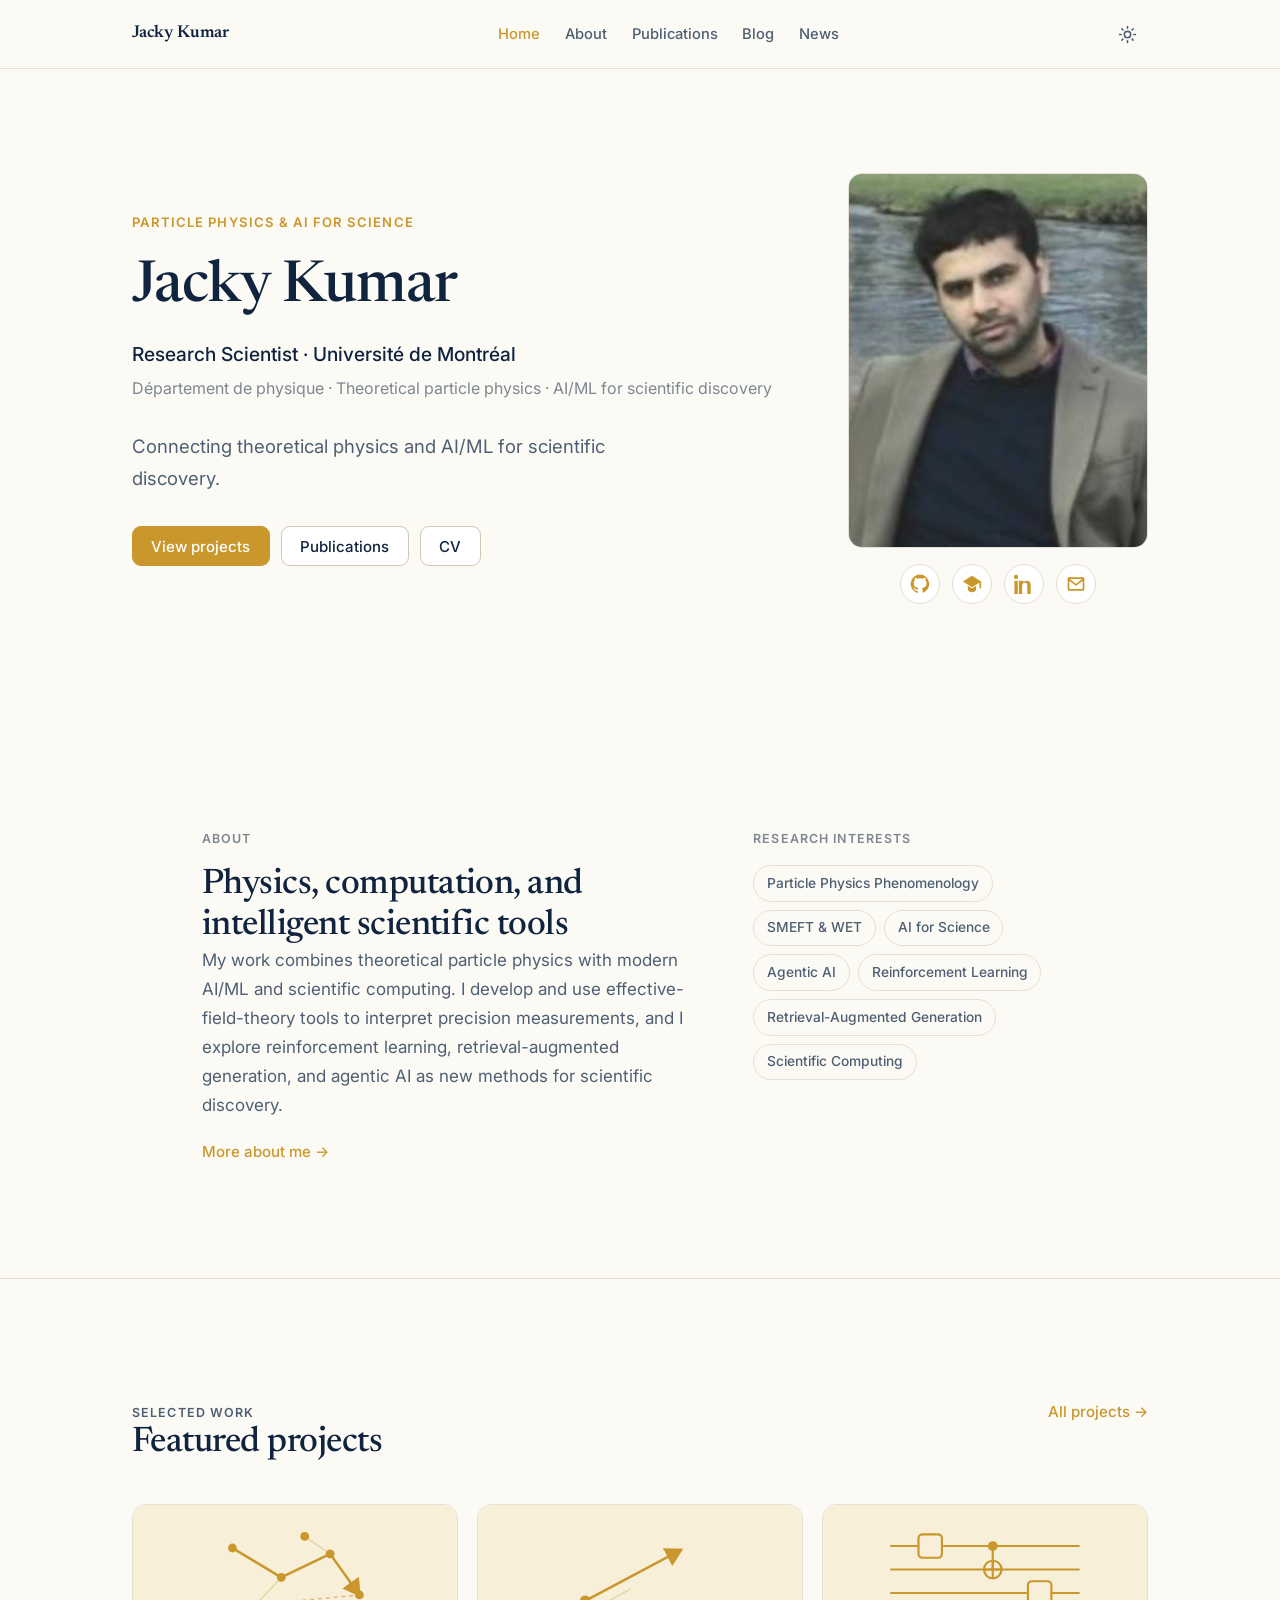
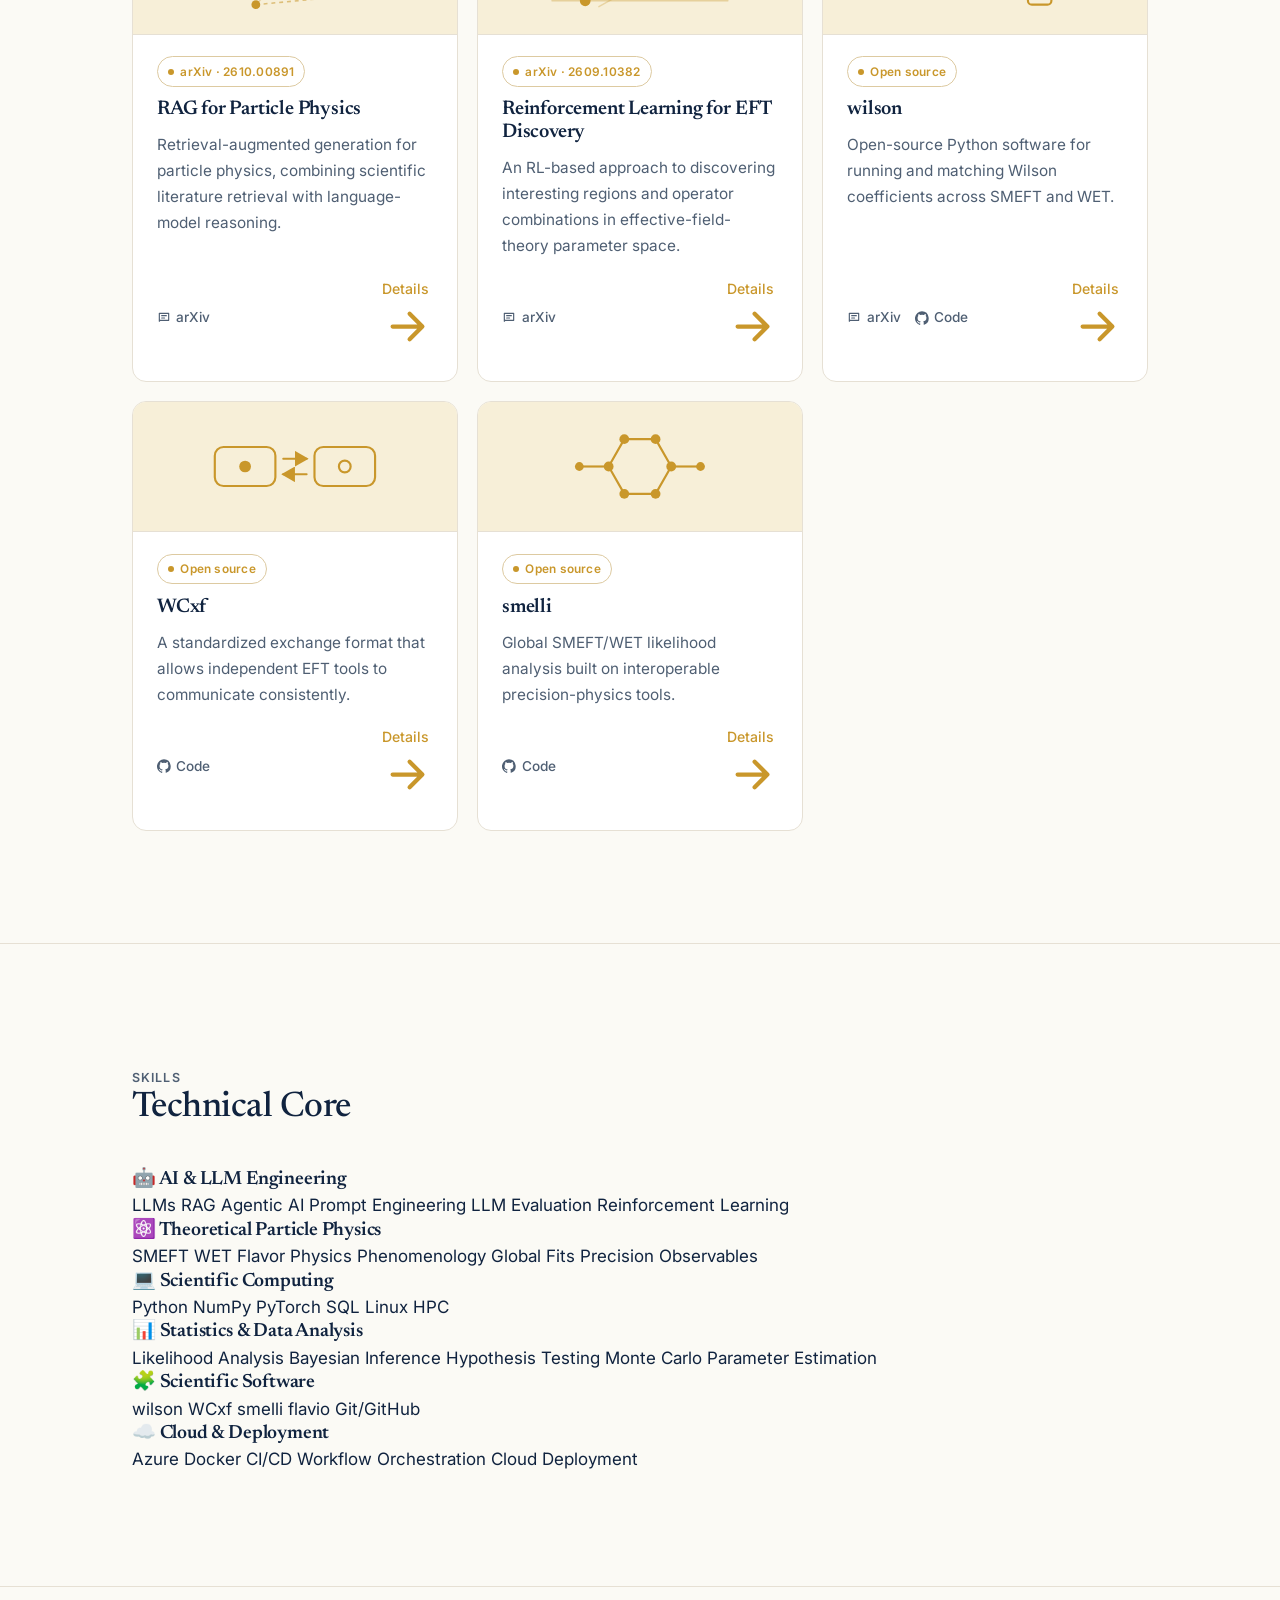
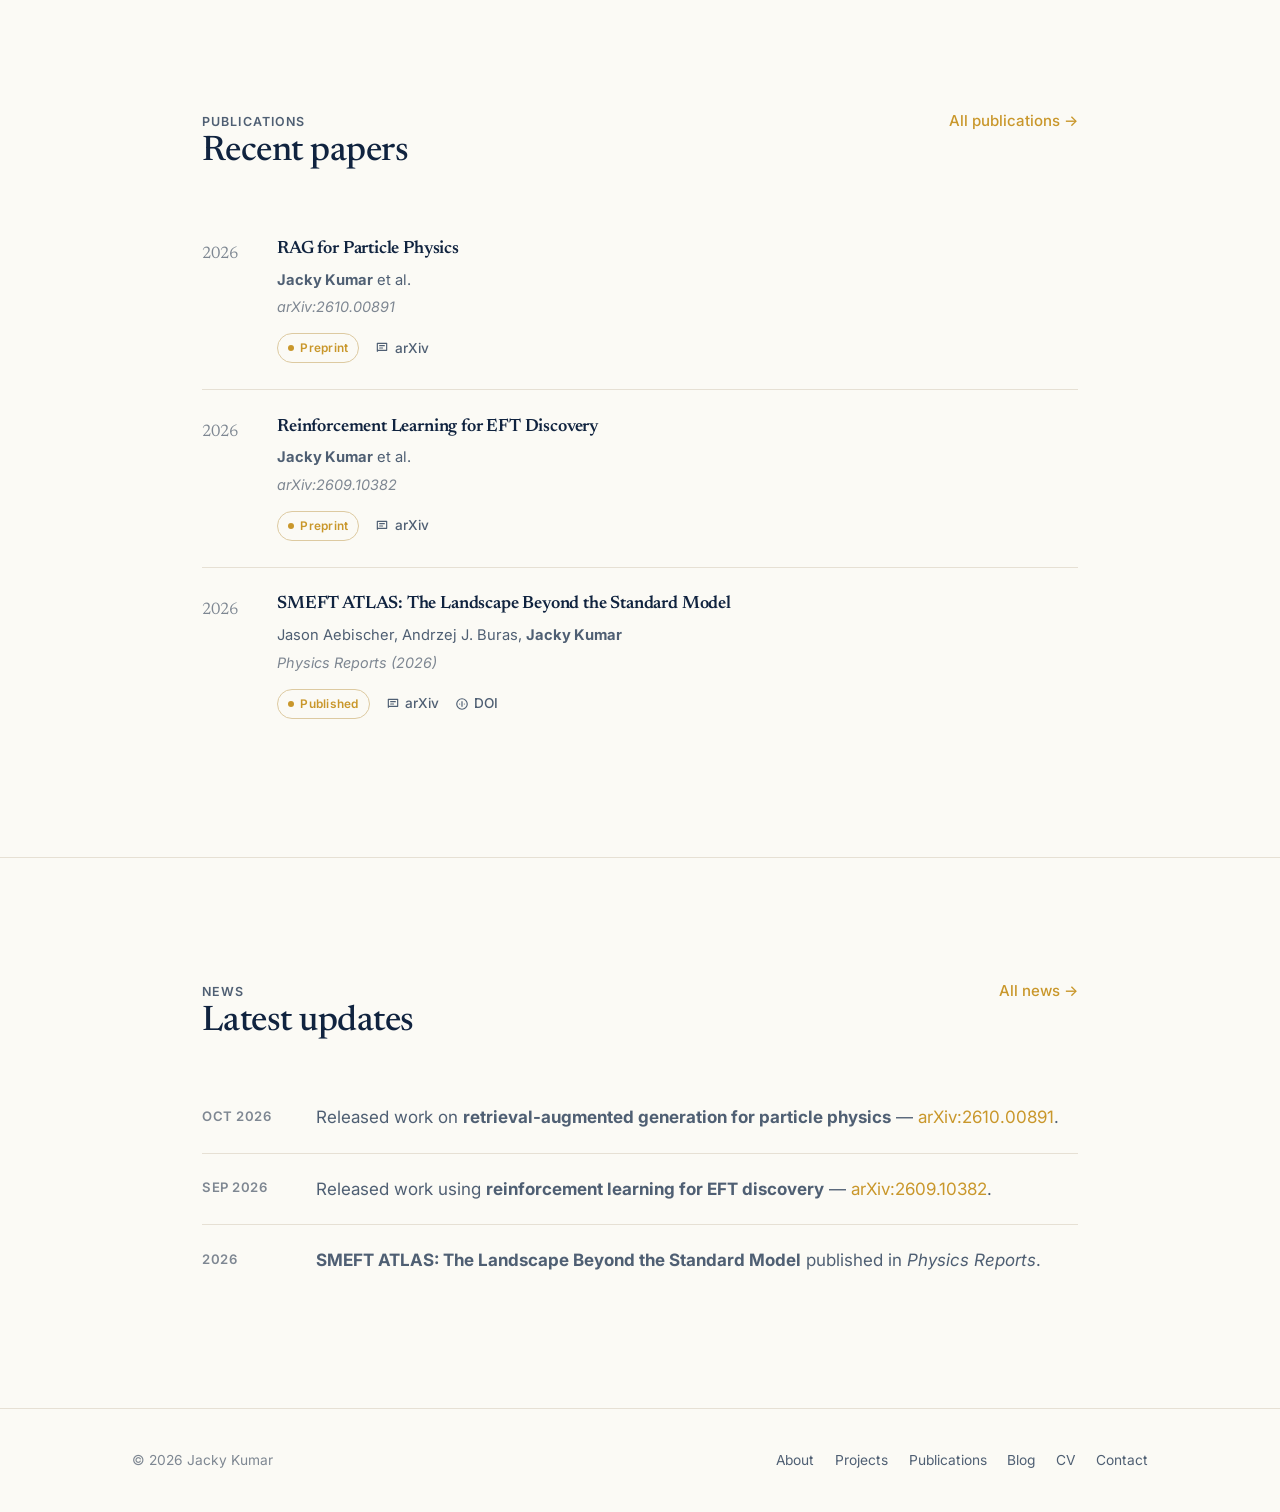
==== index.html @ 898e2cfd "Add technical core section with skill tags" ====
<!DOCTYPE html>
<html lang="en">

<head>
  <meta charset="UTF-8" />
  <meta name="viewport" content="width=device-width, initial-scale=1.0" />

  <title>Jacky Kumar — Particle Physicist & AI/ML Researcher</title>

  <meta
    name="description"
    content="Jacky Kumar is a particle physicist and AI/ML researcher at Université de Montréal working on SMEFT/WET, AI for science, reinforcement learning, RAG, agentic AI, and scientific computing."
  />

  <meta name="author" content="Jacky Kumar" />

  <link
    rel="canonical"
    href="https://jackypheno.github.io/"
  />

  <!-- Open Graph -->

  <meta property="og:type" content="website" />

  <meta
    property="og:title"
    content="Jacky Kumar — Particle Physicist &amp; AI/ML Researcher"
  />

  <meta
    property="og:description"
    content="Particle physics · SMEFT/WET · AI for Science · Reinforcement Learning · RAG · Scientific Computing."
  />

  <meta
    property="og:url"
    content="https://jackypheno.github.io/"
  />

  <meta
    property="og:image"
    content="https://jackypheno.github.io/assets/img/og-image.svg"
  />

  <!-- Twitter -->

  <meta
    name="twitter:card"
    content="summary_large_image"
  />

  <meta
    name="twitter:title"
    content="Jacky Kumar"
  />

  <meta
    name="twitter:description"
    content="Particle physicist and AI/ML researcher working on EFT, AI for science, and scientific computing."
  />

  <meta
    name="twitter:image"
    content="https://jackypheno.github.io/assets/img/og-image.svg"
  />

  <!-- Remove browser favicon -->
  <link rel="icon" href="data:," />

  <!-- Fonts -->

  <link
    rel="preconnect"
    href="https://fonts.googleapis.com"
  />

  <link
    rel="preconnect"
    href="https://fonts.gstatic.com"
    crossorigin
  />

  <link
    href="https://fonts.googleapis.com/css2?family=Inter:wght@400;500;600&family=Newsreader:opsz,wght@6..72,400;6..72,500;6..72,600&display=swap"
    rel="stylesheet"
  />

  <!-- Main CSS -->

  <link
    rel="stylesheet"
    href="assets/css/style.css"
  />

  <!-- Structured data -->

  <script type="application/ld+json">
  {
    "@context": "https://schema.org",
    "@type": "Person",
    "name": "Jacky Kumar",
    "jobTitle": "Research Scientist",
    "affiliation": [
      {
        "@type": "Organization",
        "name": "Université de Montréal"
      }
    ],
    "url": "https://jackypheno.github.io/",
    "sameAs": [
      "https://github.com/jackypheno"
    ],
    "knowsAbout": [
      "Particle Physics",
      "SMEFT",
      "WET",
      "AI for Science",
      "Reinforcement Learning",
      "Retrieval-Augmented Generation",
      "Agentic AI",
      "Scientific Computing"
    ]
  }
  </script>

</head>


<body>

  <!-- =====================================================
       HEADER
       ===================================================== -->

  <header class="site-header">

    <nav
      class="nav"
      aria-label="Primary"
    >

      <a
        class="brand"
        href="index.html"
      >
        Jacky Kumar
      </a>


<ul class="nav-links" id="nav-links">

  <li>
    <a href="index.html">Home</a>
  </li>

  <li>
    <a href="about.html">About</a>
  </li>

  <li>
    <a href="publications.html">Publications</a>
  </li>

  <li>
    <a href="blog.html" data-match="blog">Blog</a>
  </li>

  <li>
    <a href="news.html">News</a>
  </li>

</ul>
    

      
       


      <div class="nav-right">

        <!-- Theme toggle -->

        <button
          class="icon-btn theme-toggle"
          data-theme-toggle
          aria-label="Toggle dark mode"
        >

          <svg
            class="sun"
            viewBox="0 0 24 24"
            fill="none"
            stroke="currentColor"
            stroke-width="2"
            stroke-linecap="round"
          >

            <circle
              cx="12"
              cy="12"
              r="4"
            />

            <path
              d="M12 2v2
                 M12 20v2
                 M4.9 4.9l1.4 1.4
                 M17.7 17.7l1.4 1.4
                 M2 12h2
                 M20 12h2
                 M4.9 19.1l1.4-1.4
                 M17.7 6.3l1.4-1.4"
            />

          </svg>


          <svg
            class="moon"
            viewBox="0 0 24 24"
            fill="currentColor"
          >

            <path
              d="M21 12.8A9 9 0 1 1
                 11.2 3
                 a7 7 0 0 0
                 9.8 9.8Z"
            />

          </svg>

        </button>


        <!-- Mobile menu -->

        <button
          class="icon-btn nav-toggle"
          data-nav-toggle
          aria-label="Menu"
          aria-expanded="false"
          aria-controls="nav-links"
        >

          <svg
            viewBox="0 0 24 24"
            fill="none"
            stroke="currentColor"
            stroke-width="2"
            stroke-linecap="round"
          >

            <path
              d="M4 6h16
                 M4 12h16
                 M4 18h16"
            />

          </svg>

        </button>

      </div>

    </nav>

  </header>


  <!-- =====================================================
       MAIN
       ===================================================== -->

  <main>


    <!-- =====================================================
         HERO
         ===================================================== -->

    <section class="hero">

      <div class="container container--wide">

        <div class="hero-layout">


          <!-- LEFT: TEXT -->

          <div class="hero-content">

            <p class="hero-eyebrow">
              Particle Physics &amp; AI for Science
            </p>


            <h1>
              Jacky Kumar
            </h1>


            <p class="role">
              Research Scientist · Université de Montréal
            </p>


            <p class="affil">
              Département de physique ·
              Theoretical particle physics ·
              AI/ML for scientific discovery
            </p>


            <p class="lede">
              Connecting theoretical physics and AI/ML
              for scientific discovery.
            </p>


            <div class="hero-actions">

              <a
                class="btn btn--primary"
                href="projects.html"
              >
                View projects
              </a>


              <a
                class="btn"
                href="publications.html"
              >
                Publications
              </a>


              <a
                class="btn"
                href="cv.html"
              >
                CV
              </a>

            </div>

          </div>


          <!-- RIGHT: PHOTO + LINKS -->

          <div class="hero-portrait">


            <div class="frame">

              <img
                src="assets/img/jacky.png"
                alt="Jacky Kumar"
              />

            </div>


          
<div class="profile-socials">

  <!-- GitHub -->
  <a href="https://github.com/jackypheno"
     target="_blank"
     rel="noopener"
     class="profile-social-icon"
     aria-label="GitHub"
     title="GitHub">
    <svg viewBox="0 0 24 24">
      <path fill="currentColor"
        d="M12 .7a11.3 11.3 0 0 0-3.6 22c.6.1.8-.2.8-.5v-2.2c-3.3.7-4-1.4-4-1.4-.5-1.4-1.3-1.8-1.3-1.8-1.1-.7.1-.7.1-.7 1.2.1 1.8 1.2 1.8 1.2 1.1 1.8 2.8 1.3 3.5 1 .1-.8.4-1.3.8-1.6-2.7-.3-5.5-1.3-5.5-5.9 0-1.3.5-2.4 1.2-3.2-.1-.3-.5-1.5.1-3.2 0 0 1-.3 3.3 1.2a11.5 11.5 0 0 1 6 0c2.3-1.5 3.3-1.2 3.3-1.2.6 1.7.2 2.9.1 3.2.8.9 1.2 1.9 1.2 3.2 0 4.6-2.8 5.6-5.5 5.9.4.4.8 1.1.8 2.1v3.2c0 .3.2.6.8.5A11.3 11.3 0 0 0 12 .7z"/>
    </svg>
  </a>


  <!-- Google Scholar -->
  <a href="YOUR_GOOGLE_SCHOLAR_URL"
     target="_blank"
     rel="noopener"
     class="profile-social-icon"
     aria-label="Google Scholar"
     title="Google Scholar">
    <svg viewBox="0 0 24 24">
      <path fill="currentColor"
        d="M12 2 1 9l11 7 9-5.73V17h2V9L12 2zm-5 12.2V18c0 2.2 2.2 4 5 4s5-1.8 5-4v-3.8l-5 3.2-5-3.2z"/>
    </svg>
  </a>


  <!-- LinkedIn -->
  <a href="YOUR_LINKEDIN_URL"
     target="_blank"
     rel="noopener"
     class="profile-social-icon"
     aria-label="LinkedIn"
     title="LinkedIn">
    <svg viewBox="0 0 24 24">
      <path fill="currentColor"
        d="M4.98 3.5C4.98 4.88 3.87 6 2.5 6S0 4.88 0 3.5 1.11 1 2.5 1s2.48 1.12 2.48 2.5zM.5 8h4V24h-4V8zm7 0h3.84v2.18h.05c.54-1.02 1.84-2.1 3.79-2.1C19.23 8.08 20 10.75 20 14.22V24h-4v-8.67c0-2.07-.04-4.73-2.88-4.73-2.88 0-3.32 2.25-3.32 4.58V24h-4V8z"/>
    </svg>
  </a>


  <!-- Email -->
  <a href="mailto:YOUR_EMAIL"
     class="profile-social-icon"
     aria-label="Email"
     title="Email">
    <svg viewBox="0 0 24 24">
      <path
        fill="none"
        stroke="currentColor"
        stroke-width="2"
        stroke-linecap="round"
        stroke-linejoin="round"
        d="M3 5h18v14H3V5zm0 1 9 7 9-7"/>
    </svg>
  </a>

</div>

          </div>


        </div>

      </div>

    </section>


    <!-- =====================================================
         ABOUT + RESEARCH INTERESTS
         ===================================================== -->

    <section class="section">

      <div class="container">

        <div class="split">


          <!-- ABOUT -->

          <div class="reveal">

            <p class="kicker">
              About
            </p>


            <h2>
              Physics, computation, and intelligent scientific tools
            </h2>


            <p class="muted">

              My work combines theoretical particle physics with
              modern AI/ML and scientific computing.

              I develop and use effective-field-theory tools to
              interpret precision measurements, and I explore
              reinforcement learning, retrieval-augmented generation,
              and agentic AI as new methods for scientific discovery.

            </p>


            <a
              class="textlink"
              href="about.html"
            >
              More about me →
            </a>

          </div>


          <!-- RESEARCH INTERESTS -->

          <div class="reveal info-block">

            <p class="kicker">
              Research interests
            </p>

            <ul
              class="chips"
              id="interests"
            ></ul>

          </div>


        </div>

      </div>

    </section>


    <!-- =====================================================
         FEATURED PROJECTS
         ===================================================== -->

    <section class="section">

      <div class="container container--wide">

        <div class="section-head reveal">

          <div class="head-row">

            <div>

              <p class="kicker">
                Selected work
              </p>

              <h2>
                Featured projects
              </h2>

            </div>


            <a
              class="textlink"
              href="projects.html"
            >
              All projects →
            </a>

          </div>

        </div>


        <div
          class="card-grid"
          id="featured-projects"
        ></div>

      </div>

    </section>


   <!-- =====================================================
     TECHNICAL CORE
     ===================================================== -->

<section class="section technical-core-section">

  <div class="container container--wide">

    <div class="section-head reveal">

      <div class="head-row">

        <div>
          <p class="kicker">Skills</p>
          <h2>Technical Core</h2>
        </div>

      </div>

    </div>


    <div class="technical-grid">


      <!-- AI / LLM -->

      <div class="technical-card">

        <h3>🤖 AI &amp; LLM Engineering</h3>

        <div class="skill-tags">
          <span>LLMs</span>
          <span>RAG</span>
          <span>Agentic AI</span>
          <span>Prompt Engineering</span>
          <span>LLM Evaluation</span>
          <span>Reinforcement Learning</span>
        </div>

      </div>


      <!-- Particle Physics -->

      <div class="technical-card">

        <h3>⚛️ Theoretical Particle Physics</h3>

        <div class="skill-tags">
          <span>SMEFT</span>
          <span>WET</span>
          <span>Flavor Physics</span>
          <span>Phenomenology</span>
          <span>Global Fits</span>
          <span>Precision Observables</span>
        </div>

      </div>


      <!-- Scientific Computing -->

      <div class="technical-card">

        <h3>💻 Scientific Computing</h3>

        <div class="skill-tags">
          <span>Python</span>
          <span>NumPy</span>
          <span>PyTorch</span>
          <span>SQL</span>
          <span>Linux</span>
          <span>HPC</span>
        </div>

      </div>


      <!-- Statistics -->

      <div class="technical-card">

        <h3>📊 Statistics &amp; Data Analysis</h3>

        <div class="skill-tags">
          <span>Likelihood Analysis</span>
          <span>Bayesian Inference</span>
          <span>Hypothesis Testing</span>
          <span>Monte Carlo</span>
          <span>Parameter Estimation</span>
        </div>

      </div>


      <!-- Software -->

      <div class="technical-card">

        <h3>🧩 Scientific Software</h3>

        <div class="skill-tags">
          <span>wilson</span>
          <span>WCxf</span>
          <span>smelli</span>
          <span>flavio</span>
          <span>Git/GitHub</span>
        </div>

      </div>


      <!-- Cloud / Deployment -->

      <div class="technical-card">

        <h3>☁️ Cloud &amp; Deployment</h3>

        <div class="skill-tags">
          <span>Azure</span>
          <span>Docker</span>
          <span>CI/CD</span>
          <span>Workflow Orchestration</span>
          <span>Cloud Deployment</span>
        </div>

      </div>

    </div>

  </div>

</section>
    

    <!-- =====================================================
         SELECTED PUBLICATIONS
         ===================================================== -->

    <section class="section">

      <div class="container">

        <div class="section-head reveal">

          <div class="head-row">

            <div>

              <p class="kicker">
                Publications
              </p>

              <h2>
                Recent papers
              </h2>

            </div>


            <a
              class="textlink"
              href="publications.html"
            >
              All publications →
            </a>

          </div>

        </div>


        <div
          class="pub-list"
          id="selected-pubs"
        ></div>

      </div>

    </section>


    <!-- =====================================================
         NEWS
         ===================================================== -->

    <section class="section">

      <div class="container">

        <div class="section-head reveal">

          <div class="head-row">

            <div>

              <p class="kicker">
                News
              </p>

              <h2>
                Latest updates
              </h2>

            </div>


            <a
              class="textlink"
              href="news.html"
            >
              All news →
            </a>

          </div>

        </div>


        <div
          class="timeline"
          id="news-timeline"
        ></div>

      </div>

    </section>


  </main>


  <!-- =====================================================
       FOOTER
       ===================================================== -->

  <footer class="site-footer">

    <div class="footer-inner">

      <p>
        © <span id="year"></span> Jacky Kumar
      </p>


      <nav
        class="footer-nav"
        aria-label="Footer"
      >

        <a href="about.html">
          About
        </a>

        <a href="projects.html">
          Projects
        </a>

        <a href="publications.html">
          Publications
        </a>

        <a href="blog.html">
          Blog
        </a>

        <a href="cv.html">
          CV
        </a>

        <a href="contact.html">
          Contact
        </a>

      </nav>

    </div>

  </footer>


  <!-- =====================================================
       JAVASCRIPT
       ===================================================== -->

  <script src="assets/data/site.js"></script>

  <script src="assets/js/main.js"></script>

  <script src="assets/js/render.js"></script>


  <script>

    document.getElementById("year").textContent =
      new Date().getFullYear();


    Render.interests(
      "interests"
    );


    Render.projects(
      "featured-projects",
      {
        featured: true
      }
    );


    Render.selectedPublications(
      "selected-pubs",
      3
    );


    Render.news(
      "news-timeline",
      3
    );

  </script>


</body>

</html>
---- assets/css/style.css ----
/* ==========================================================================
   Jacky Kumar — academic site
   Minimal by design: two fonts, one accent, whitespace does the work.
   ========================================================================== */

:root {
  --bg: #fbfaf5;
  --bg-soft: #f4f1e8;
  --surface: #ffffff;

  --border: #e6e0d4;
  --border-strong: #d2c7b2;

  --text: #10233f;
  --text-soft: #4f5f73;
  --text-faint: #7e8792;

  --accent: #c9972b;
  --accent-soft: #f7efd8;

  --font-sans: "Inter", ui-sans-serif, system-ui, -apple-system, "Segoe UI", Roboto, Helvetica, Arial, sans-serif;
  --font-serif: "Newsreader", ui-serif, Georgia, "Times New Roman", serif;

  --maxw: 940px;
  --maxw-wide: 1080px;
  --radius: 14px;
  --radius-sm: 10px;
  --shadow: 0 1px 3px rgba(16, 35, 63, 0.06);
  --shadow-hover: 0 6px 24px rgba(16, 35, 63, 0.10);
  --space: clamp(4rem, 9vw, 7rem);
  --header-h: 68px;
}


[data-theme="dark"] {
  --bg: #08182c;
  --bg-soft: #0c213a;
  --surface: #102741;

  --border: #213b57;
  --border-strong: #33506e;

  --text: #f7f2e7;
  --text-soft: #c0c7d1;
  --text-faint: #8d9aaa;

  --accent: #e0b44c;
  --accent-soft: #2c2a20;

  --shadow: 0 1px 3px rgba(0, 0, 0, 0.4);
  --shadow-hover: 0 8px 30px rgba(0, 0, 0, 0.45);
}

*, *::before, *::after { box-sizing: border-box; }
html { -webkit-text-size-adjust: 100%; scroll-behavior: smooth; }
@media (prefers-reduced-motion: reduce) {
  html { scroll-behavior: auto; }
  *, *::before, *::after { animation: none !important; transition: none !important; }
}
body {
  margin: 0;
  font-family: var(--font-sans);
  background: var(--bg);
  color: var(--text);
  font-size: 17px;
  line-height: 1.7;
  -webkit-font-smoothing: antialiased;
  text-rendering: optimizeLegibility;
  transition: background 0.3s ease, color 0.3s ease;
}
img { max-width: 100%; display: block; }
a { color: var(--accent); text-decoration: none; }
a:hover { text-decoration: underline; text-underline-offset: 3px; }

h1, h2, h3, h4 { font-family: var(--font-serif); font-weight: 500; line-height: 1.15; letter-spacing: -0.015em; color: var(--text); margin: 0; }
h1 { font-size: clamp(2.4rem, 5.5vw, 3.6rem); }
h2 { font-size: clamp(1.6rem, 3.2vw, 2.2rem); }
h3 { font-size: 1.2rem; font-weight: 600; letter-spacing: -0.01em; }
p { margin: 0 0 1.1rem; }
:focus-visible { outline: 2px solid var(--accent); outline-offset: 3px; border-radius: 3px; }
::selection { background: var(--accent-soft); }

.container { max-width: var(--maxw); margin: 0 auto; padding: 0 clamp(1.25rem, 5vw, 2rem); }
.container--wide { max-width: var(--maxw-wide); }
.section { padding: var(--space) 0; }
.section + .section { border-top: 1px solid var(--border); }
.muted { color: var(--text-soft); }
.faint { color: var(--text-faint); }
.center { text-align: center; }
.sr-only { position: absolute; width: 1px; height: 1px; padding: 0; margin: -1px; overflow: hidden; clip: rect(0,0,0,0); border: 0; }

/* small section label */
.kicker {
  font-size: 0.78rem; font-weight: 600; letter-spacing: 0.09em; text-transform: uppercase;
  color: var(--text-faint); margin-bottom: 1rem;
}

/* ---------------------------------------------------------------- header */
.site-header {
  position: sticky; top: 0; z-index: 50;
  background: var(--bg);
  border-bottom: 1px solid var(--border);
}
.nav {
  height: var(--header-h);
  display: flex; align-items: center; justify-content: space-between;
  max-width: var(--maxw-wide); margin: 0 auto; padding: 0 clamp(1.25rem, 5vw, 2rem);
}
.brand { display: flex; align-items: center; gap: 0.6rem; font-family: var(--font-serif); font-weight: 600; font-size: 1.08rem; color: var(--text); letter-spacing: -0.01em; }
.brand:hover { text-decoration: none; }
.brand .mark { width: 26px; height: 26px; flex: none; border-radius: 7px; }
.nav-links { display: flex; align-items: center; gap: 0.15rem; list-style: none; margin: 0; padding: 0; }
.nav-links a {
  color: var(--text-soft); font-size: 0.92rem; font-weight: 500;
  padding: 0.4rem 0.7rem; border-radius: 8px;
}
.nav-links a:hover { color: var(--text); text-decoration: none; }
.nav-links a.active { color: var(--accent); }
.nav-right { display: flex; align-items: center; gap: 0.3rem; }

.icon-btn {
  display: inline-grid; place-items: center; width: 40px; height: 40px; border-radius: 9px;
  background: transparent; border: 1px solid transparent; color: var(--text-soft); cursor: pointer;
  transition: color 0.15s, border-color 0.15s;
}
.icon-btn:hover { color: var(--text); border-color: var(--border-strong); }
.icon-btn svg { width: 19px; height: 19px; }
.theme-toggle .moon { display: none; }
[data-theme="dark"] .theme-toggle .sun { display: none; }
[data-theme="dark"] .theme-toggle .moon { display: block; }
.nav-toggle { display: none; }

@media (max-width: 760px) {
  .nav-toggle { display: inline-grid; }
  .nav-links {
    position: fixed; inset: var(--header-h) 0 auto 0; flex-direction: column; align-items: stretch; gap: 0;
    background: var(--surface); border-bottom: 1px solid var(--border);
    padding: 0.6rem clamp(1.25rem, 5vw, 2rem) 1rem;
    transform: translateY(-6px); opacity: 0; pointer-events: none;
    transition: opacity 0.16s ease, transform 0.16s ease;
  }
  .nav-links.open { transform: translateY(0); opacity: 1; pointer-events: auto; }
  .nav-links a { padding: 0.7rem 0.2rem; font-size: 1rem; border-bottom: 1px solid var(--border); }
  .nav-links li:last-child a { border-bottom: 0; }
}

/* ------------------------------------------------------------------- hero */
.hero { padding: clamp(3.5rem, 9vw, 6.5rem) 0 var(--space); }
.hero-layout { display: grid; grid-template-columns: 1fr 300px; gap: clamp(2rem, 6vw, 4.5rem); align-items: center; }
@media (max-width: 820px) { .hero-layout { grid-template-columns: 1fr; gap: 2.5rem; } .hero-portrait { order: -1; } }
.hero-eyebrow { font-size: 0.82rem; font-weight: 600; letter-spacing: 0.08em; text-transform: uppercase; color: var(--accent); margin-bottom: 1.4rem; }
.hero h1 { margin-bottom: 1rem; }
.hero .role { font-size: 1.2rem; color: var(--text); font-weight: 500; margin-bottom: 0.3rem; }
.hero .affil { color: var(--text-faint); font-size: 1rem; margin-bottom: 1.8rem; }
.hero .lede { font-size: 1.16rem; color: var(--text-soft); max-width: 46ch; margin-bottom: 2rem; }
.hero-actions { display: flex; flex-wrap: wrap; gap: 0.7rem; align-items: center; }

.hero-portrait { width: 300px; max-width: 72vw; aspect-ratio: 4 / 5; justify-self: end; }
@media (max-width: 820px) { .hero-portrait { justify-self: start; width: 240px; } }
.hero-portrait .frame { width: 100%; height: 100%; border-radius: var(--radius); overflow: hidden; border: 1px solid var(--border); background: var(--bg-soft); }
.hero-portrait img { width: 100%; height: 100%; object-fit: cover; object-position: 50% 30%; }
.portrait-fallback {
  width: 100%; height: 100%; display: grid; place-items: center;
  font-family: var(--font-serif); font-weight: 500; font-size: 3rem; color: var(--accent);
  background: var(--accent-soft);
}

/* ---------------------------------------------------------------- buttons */
.btn {
  display: inline-flex; align-items: center; gap: 0.45rem;
  font-weight: 500; font-size: 0.94rem; line-height: 1;
  padding: 0.72rem 1.15rem; border-radius: 9px; cursor: pointer;
  border: 1px solid var(--border-strong); background: var(--surface); color: var(--text);
  transition: border-color 0.15s, color 0.15s, background 0.15s;
}
.btn:hover { border-color: var(--text-faint); text-decoration: none; }
.btn svg { width: 16px; height: 16px; }
.btn--primary { background: var(--accent); border-color: var(--accent); color: #fff; }
.btn--primary:hover { background: var(--accent); border-color: var(--accent); opacity: 0.92; color: #fff; }
.btn--sm { padding: 0.5rem 0.85rem; font-size: 0.86rem; }
.textlink { color: var(--accent); font-weight: 500; font-size: 0.94rem; }

/* -------------------------------------------------------------- section head */
.section-head { margin-bottom: 2.5rem; }
.section-head h2 { max-width: 24ch; }
.section-head p { margin: 0.7rem 0 0; color: var(--text-soft); max-width: 52ch; }
.head-row { display: flex; align-items: baseline; justify-content: space-between; gap: 1rem; flex-wrap: wrap; }

/* --------------------------------------------------------------- chips */
.chips { display: flex; flex-wrap: wrap; gap: 0.5rem; padding: 0; margin: 0; list-style: none; }
.chip {
  font-size: 0.86rem; font-weight: 500; color: var(--text-soft);
  border: 1px solid var(--border); padding: 0.35rem 0.8rem; border-radius: 999px;
}

/* --------------------------------------------------------- project cards */
.card-grid { display: grid; grid-template-columns: repeat(auto-fill, minmax(300px, 1fr)); gap: 1.2rem; }
.pcard {
  display: flex; flex-direction: column;
  background: var(--surface); border: 1px solid var(--border); border-radius: var(--radius);
  overflow: hidden;
  transition: border-color 0.18s ease, box-shadow 0.18s ease;
}
.pcard:hover { border-color: var(--border-strong); box-shadow: var(--shadow-hover); }
.pcard-thumb { display: block; height: 130px; background: var(--accent-soft); border-bottom: 1px solid var(--border); }
.pcard-thumb .thumb-svg { width: 100%; height: 100%; display: block; }
.pcard-body { display: flex; flex-direction: column; gap: 0.7rem; padding: 1.35rem 1.5rem 1.4rem; flex: 1; }
.pcard h3 { font-size: 1.24rem; font-family: var(--font-serif); font-weight: 600; letter-spacing: -0.01em; }
.pcard h3 a { color: var(--text); }
.pcard h3 a:hover { color: var(--accent); text-decoration: none; }
.pcard .teaser { color: var(--text-soft); font-size: 0.96rem; margin: 0; flex: 1; }
.pcard-links { display: flex; flex-wrap: wrap; align-items: center; gap: 0.6rem 0.9rem; margin-top: 0.4rem; }
.pcard-links .details { margin-left: auto; font-size: 0.88rem; font-weight: 500; color: var(--accent); }
.pcard-links .details:hover { text-decoration: none; }

/* status badge — neutral by default; accent for confirmed work */
.badge {
  display: inline-flex; align-items: center; gap: 0.4rem; align-self: flex-start;
  font-size: 0.74rem; font-weight: 600; letter-spacing: 0.02em;
  padding: 0.26rem 0.62rem; border-radius: 999px;
  border: 1px solid var(--border-strong); color: var(--text-soft); background: transparent;
}
.badge::before { content: ""; width: 6px; height: 6px; border-radius: 50%; background: var(--text-faint); }
.badge--accepted, .badge--published { color: var(--accent); border-color: color-mix(in srgb, var(--accent) 30%, var(--border)); }
.badge--accepted::before, .badge--published::before { background: var(--accent); }

/* inline link pills (publications, cards, detail) */
.pill {
  display: inline-flex; align-items: center; gap: 0.34rem;
  font-size: 0.85rem; font-weight: 500; color: var(--text-soft);
}
.pill:hover { color: var(--accent); text-decoration: none; }
.pill svg { width: 14px; height: 14px; }

/* -------------------------------------------------------- publications */
.pub-controls { display: flex; flex-wrap: wrap; gap: 0.4rem; margin-bottom: 2rem; }
.pub-controls button {
  font: inherit; font-size: 0.86rem; font-weight: 500; cursor: pointer;
  padding: 0.35rem 0.85rem; border-radius: 999px;
  border: 1px solid var(--border); background: transparent; color: var(--text-soft);
  transition: color 0.15s, border-color 0.15s;
}
.pub-controls button:hover { color: var(--text); border-color: var(--border-strong); }
.pub-controls button.active { color: var(--accent); border-color: color-mix(in srgb, var(--accent) 35%, var(--border)); }

.pub-list { display: flex; flex-direction: column; }
.pub { display: grid; grid-template-columns: 56px 1fr; gap: 1.2rem; padding: 1.6rem 0; border-top: 1px solid var(--border); }
.pub:first-child { border-top: 0; }
.pub-year { font-family: var(--font-serif); font-size: 1.05rem; color: var(--text-faint); padding-top: 0.15rem; }
.pub-main h3 { font-size: 1.12rem; font-family: var(--font-serif); font-weight: 600; line-height: 1.3; margin-bottom: 0.4rem; }
.pub-main h3 a { color: var(--text); }
.pub-main h3 a:hover { color: var(--accent); text-decoration: none; }
.pub-authors { color: var(--text-soft); font-size: 0.92rem; margin: 0 0 0.15rem; }
.pub-venue { color: var(--text-faint); font-size: 0.9rem; font-style: italic; margin: 0 0 0.85rem; }
.pub-links { display: flex; flex-wrap: wrap; gap: 0.6rem 1rem; align-items: center; }
@media (max-width: 520px) { .pub { grid-template-columns: 1fr; gap: 0.4rem; } }

/* --------------------------------------------------------------- prose */
.prose { max-width: 68ch; }
.prose p, .prose li { color: var(--text-soft); }
.prose h2 { margin: 2.8rem 0 1rem; }
.prose h2:first-child { margin-top: 0; }
.prose h3 { margin: 2rem 0 0.6rem; }
.prose ul { padding-left: 1.15rem; margin: 0 0 1.1rem; }
.prose li { margin-bottom: 0.5rem; }
.prose strong { color: var(--text); font-weight: 600; }

/* ------------------------------------------------------ project detail */
.detail-hero { padding: clamp(2.5rem, 6vw, 4rem) 0 clamp(2rem, 4vw, 3rem); border-bottom: 1px solid var(--border); }
.breadcrumb { font-size: 0.86rem; color: var(--text-faint); margin-bottom: 1.4rem; }
.breadcrumb a { color: var(--text-soft); }
.detail-hero h1 { font-size: clamp(2rem, 4.5vw, 2.9rem); margin: 0.8rem 0 0.8rem; }
.detail-hero .subtitle { font-size: 1.15rem; color: var(--text-soft); max-width: 52ch; margin: 0; }
.detail-cat { font-size: 0.78rem; font-weight: 600; letter-spacing: 0.08em; text-transform: uppercase; color: var(--text-faint); }
.detail-authors { color: var(--text); font-size: 1.05rem; margin: 1rem 0 0; }
.detail-authors strong { font-weight: 600; }
.detail-meta { display: flex; flex-wrap: wrap; gap: 0.6rem 1rem; align-items: center; color: var(--text-soft); font-size: 0.92rem; margin-top: 0.8rem; }
.detail-venue em { font-style: italic; }
.detail-links { display: flex; flex-wrap: wrap; gap: 0.7rem; margin-top: 1.6rem; }
.detail-body h2 { font-size: 1.35rem; }
.figure-grid { display: grid; grid-template-columns: repeat(auto-fit, minmax(240px, 1fr)); gap: 1rem; margin: 0.5rem 0 1.1rem; }
.figure-grid figure { margin: 0; border: 1px solid var(--border); border-radius: var(--radius-sm); overflow: hidden; background: var(--surface); }
.figure-grid img { width: 100%; background: #fff; }
.figure-grid figcaption { font-size: 0.83rem; color: var(--text-faint); padding: 0.65rem 0.85rem; }
.poster-embed { width: 100%; aspect-ratio: 16 / 9; border: 1px solid var(--border); border-radius: var(--radius-sm); overflow: hidden; background: var(--bg-soft); margin: 0.4rem 0 1rem; }
.poster-embed iframe { width: 100%; height: 100%; border: 0; display: block; }
@media (max-width: 620px) { .poster-embed { aspect-ratio: 3 / 4; } }
.todo-note {
  border: 1px dashed var(--border-strong); border-radius: var(--radius-sm);
  padding: 0.85rem 1.05rem; color: var(--text-soft); font-size: 0.92rem; background: var(--bg-soft);
}
.todo-note code { font-size: 0.85em; background: var(--surface); border: 1px solid var(--border); padding: 0.05rem 0.35rem; border-radius: 5px; }

/* -------------------------------------------------------------- timeline */
.timeline { display: flex; flex-direction: column; }
.tl-item { display: grid; grid-template-columns: 92px 1fr; gap: 1.4rem; padding: 1.3rem 0; border-top: 1px solid var(--border); }
.tl-item:first-child { border-top: 0; }
.tl-date { font-size: 0.82rem; font-weight: 600; letter-spacing: 0.04em; text-transform: uppercase; color: var(--text-faint); padding-top: 0.1rem; }
.tl-body { color: var(--text-soft); }
@media (max-width: 520px) { .tl-item { grid-template-columns: 1fr; gap: 0.3rem; } }

/* ------------------------------------------------------------ layout */
.split { display: grid; grid-template-columns: 1.5fr 1fr; gap: clamp(2rem, 5vw, 4rem); align-items: start; }
@media (max-width: 820px) { .split { grid-template-columns: 1fr; gap: 2.5rem; } }
.grid-2 { display: grid; grid-template-columns: repeat(auto-fit, minmax(240px, 1fr)); gap: 1.2rem; }
.stack { display: flex; flex-direction: column; gap: 1.5rem; }

.info-block h3 { margin-bottom: 0.9rem; }
.info-card { border: 1px solid var(--border); border-radius: var(--radius); padding: 1.4rem 1.5rem; }
.info-card h3 { margin-bottom: 0.9rem; }
.info-list { list-style: none; padding: 0; margin: 0; }
.info-list li { padding: 0.85rem 0; border-top: 1px solid var(--border); }
.info-list li:first-child { border-top: 0; padding-top: 0; }
.info-list .primary { color: var(--text); font-weight: 600; }
.info-list .secondary { color: var(--text-soft); font-size: 0.9rem; }
.info-list .period { color: var(--text-faint); font-size: 0.82rem; float: right; margin-left: 1rem; }

.about-portrait { width: 100%; aspect-ratio: 4 / 5; border-radius: var(--radius); overflow: hidden; border: 1px solid var(--border); background: var(--bg-soft); }
.about-portrait img { width: 100%; height: 100%; object-fit: cover; object-position: 50% 30%; }

.social-row { display: flex; flex-wrap: wrap; gap: 0.5rem 1.3rem; }
.social-row a { display: inline-flex; align-items: center; gap: 0.45rem; font-size: 0.92rem; color: var(--text-soft); font-weight: 500; }
.social-row a:hover { color: var(--accent); text-decoration: none; }
.social-row svg { width: 17px; height: 17px; }

.contact-lead { font-family: var(--font-serif); font-size: clamp(1.5rem, 4vw, 2.4rem); font-weight: 500; letter-spacing: -0.01em; }
.contact-lead a { color: var(--text); border-bottom: 2px solid var(--accent-soft); }
.contact-lead a:hover { color: var(--accent); text-decoration: none; }

/* --------------------------------------------------------------- footer */
.site-footer { border-top: 1px solid var(--border); padding: 2.5rem 0; }
.footer-inner { display: flex; flex-wrap: wrap; justify-content: space-between; gap: 1rem; align-items: center; max-width: var(--maxw-wide); margin: 0 auto; padding: 0 clamp(1.25rem, 5vw, 2rem); }
.footer-inner p { margin: 0; color: var(--text-faint); font-size: 0.86rem; }
.footer-nav { display: flex; gap: 1.3rem; flex-wrap: wrap; }
.footer-nav a { color: var(--text-soft); font-size: 0.86rem; }

/* ---------------------------------------------------------------- blog */
.post-hero { padding: clamp(2.5rem, 6vw, 4rem) 0 clamp(1.6rem, 3vw, 2.2rem); border-bottom: 1px solid var(--border); }
.post-hero .breadcrumb { margin-bottom: 1.2rem; }
.post-hero h1 { font-size: clamp(2rem, 4.8vw, 3.1rem); margin: 0.6rem 0 1rem; max-width: 20ch; }
.post-hero .dek { font-size: 1.15rem; color: var(--text-soft); max-width: 56ch; margin: 0; }
.post-meta { color: var(--text-faint); font-size: 0.9rem; display: flex; flex-wrap: wrap; gap: 0.4rem 0.8rem; align-items: center; }
.post-body { padding: clamp(2rem, 5vw, 3.5rem) 0 var(--space); }
.post-body .prose { margin: 0 auto; }
.post-body h2 { margin: 2.8rem 0 1rem; }
.post-body h2:first-of-type { margin-top: 0; }
.post-body figure { margin: 2rem 0; border: 1px solid var(--border); border-radius: var(--radius-sm); overflow: hidden; background: var(--surface); }
.post-body figure img { width: 100%; background: #fff; display: block; }
.post-body figure figcaption { font-size: 0.85rem; color: var(--text-faint); padding: 0.75rem 0.95rem; }

/* key-idea callout */
.callout { border-left: 3px solid var(--accent); background: var(--accent-soft); border-radius: 0 var(--radius-sm) var(--radius-sm) 0; padding: 1rem 1.25rem; margin: 1.8rem 0; }
.callout p { color: var(--text); margin: 0; }
.callout p + p { margin-top: 0.6rem; }
.callout .label { display: block; font-size: 0.72rem; font-weight: 700; letter-spacing: 0.08em; text-transform: uppercase; color: var(--accent); margin-bottom: 0.45rem; }

/* project "how it works" diagram + In-brief explainer */
.callout.nutshell { margin: 0 0 1.2rem; }
.diagram-fig { margin: 0.4rem 0 1.6rem; border: 1px solid var(--border); border-radius: var(--radius-sm); background: var(--surface); padding: 1.2rem 1.1rem 0.4rem; }
.diagram-fig .diagram-svg { width: 100%; height: auto; display: block; }
.diagram-fig figcaption { text-align: center; font-size: 0.76rem; letter-spacing: 0.05em; text-transform: uppercase; color: var(--text-faint); padding: 0.7rem 0 0.3rem; }
@keyframes dgflow { to { stroke-dashoffset: -12; } }
@keyframes dgpulse { 0%, 100% { opacity: 0.4; } 50% { opacity: 1; } }
.diagram-svg .dg-flow { stroke-dasharray: 6 6; animation: dgflow 1.05s linear infinite; }
.diagram-svg .dg-pulse { animation: dgpulse 2.2s ease-in-out infinite; }

/* unifying diagram */
.diagram { width: 100%; height: auto; display: block; margin: 1.6rem 0; }
.diagram-wrap { border: 1px solid var(--border); border-radius: var(--radius-sm); background: var(--surface); padding: 1.4rem; margin: 1.8rem 0; }
.diagram-wrap figcaption { font-size: 0.85rem; color: var(--text-faint); margin-top: 0.6rem; text-align: center; }

/* compact comparison table */
.post-body .table-wrap { overflow-x: auto; margin: 1.6rem 0; }
.post-body table { border-collapse: collapse; width: 100%; font-size: 0.92rem; }
.post-body th, .post-body td { text-align: left; padding: 0.7rem 0.9rem; border-bottom: 1px solid var(--border); vertical-align: top; }
.post-body thead th { color: var(--text-faint); font-weight: 600; font-size: 0.8rem; letter-spacing: 0.03em; text-transform: uppercase; }
.post-body tbody tr:last-child td { border-bottom: 0; }

/* KaTeX: keep long display math scrollable on mobile */
.katex-display { overflow-x: auto; overflow-y: hidden; padding: 0.3rem 0; margin: 1.3rem 0; }
.katex { font-size: 1.05em; }

/* subtle scroll reveal (scroll-triggered, not autoplay) */
.reveal { opacity: 0; transform: translateY(10px); transition: opacity 0.55s ease, transform 0.55s ease; }
.reveal.in { opacity: 1; transform: none; }

/* utilities */
.mt-1 { margin-top: 0.6rem; } .mt-2 { margin-top: 1.1rem; } .mt-3 { margin-top: 1.8rem; } .mt-4 { margin-top: 2.6rem; }
.mb-0 { margin-bottom: 0; }



/* =========================================================
   FORCE PROFILE SOCIAL ICON SIZE
   ========================================================= */

.hero-portrait .profile-socials {
  display: flex !important;
  flex-direction: row !important;
  justify-content: center !important;
  align-items: center !important;
  gap: 12px !important;
  margin-top: 16px !important;
  width: 100% !important;
}

.hero-portrait .profile-socials .profile-social-icon {
  display: flex !important;
  align-items: center !important;
  justify-content: center !important;

  width: 40px !important;
  height: 40px !important;

  min-width: 40px !important;
  min-height: 40px !important;

  max-width: 40px !important;
  max-height: 40px !important;

  padding: 0 !important;
  margin: 0 !important;

  border: 1px solid var(--border) !important;
  border-radius: 50% !important;

  background: var(--surface) !important;
  color: var(--accent) !important;

  overflow: hidden !important;
}

.hero-portrait .profile-socials .profile-social-icon svg {
  display: block !important;

  width: 20px !important;
  height: 20px !important;

  min-width: 20px !important;
  min-height: 20px !important;

  max-width: 20px !important;
  max-height: 20px !important;

  margin: 0 !important;
  padding: 0 !important;

  flex: 0 0 20px !important;
}
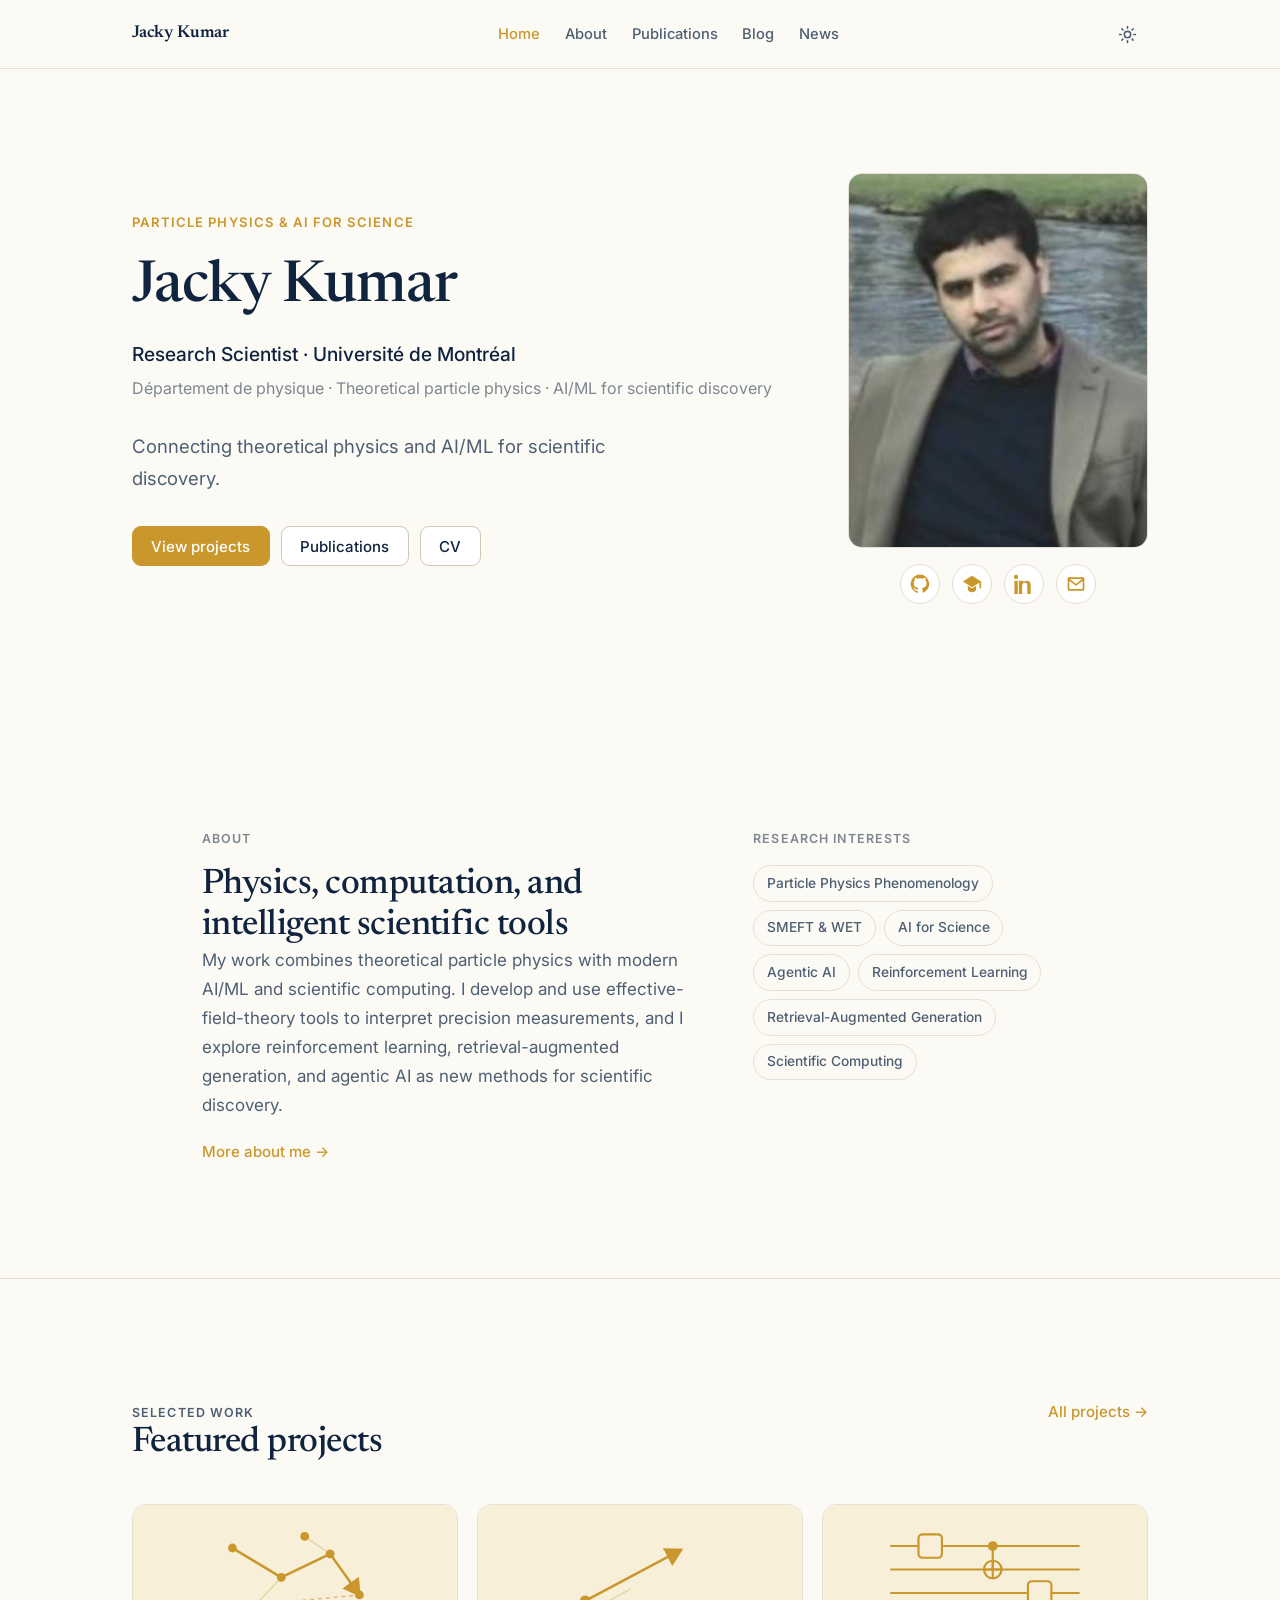
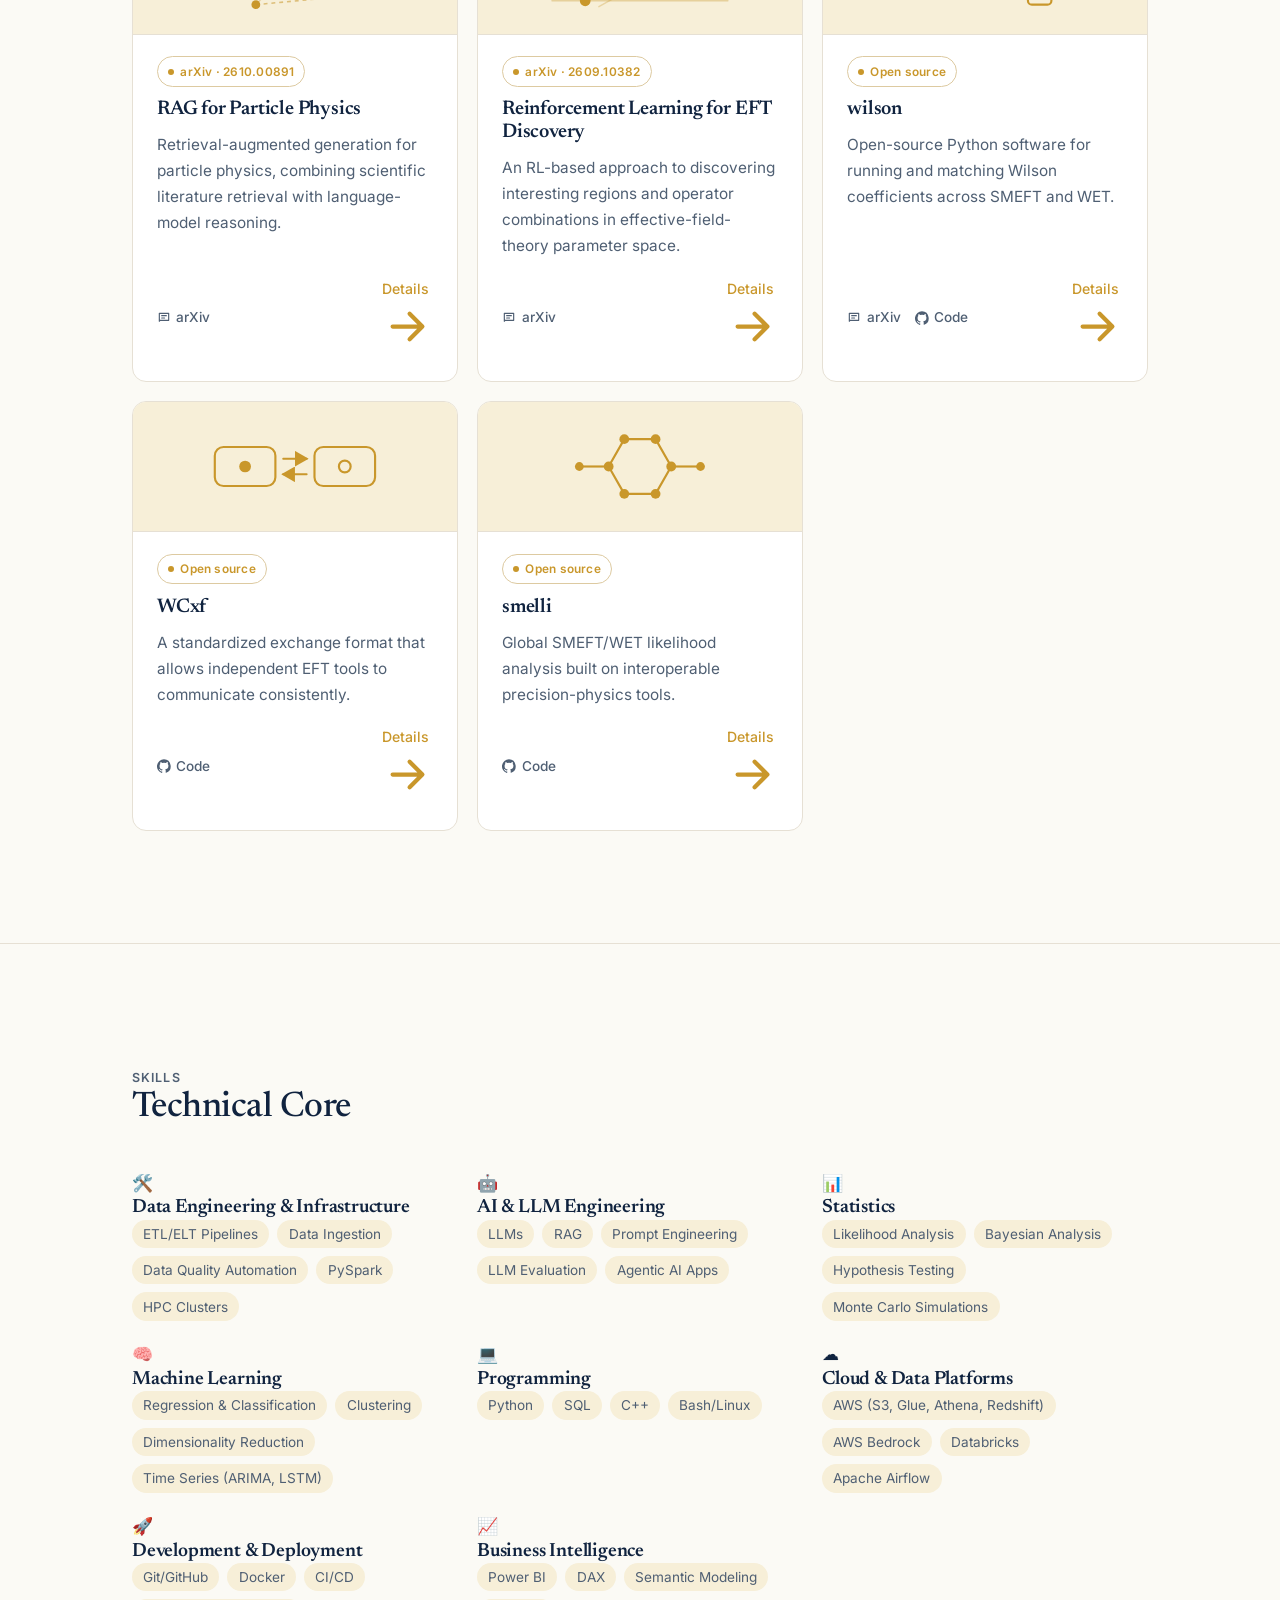
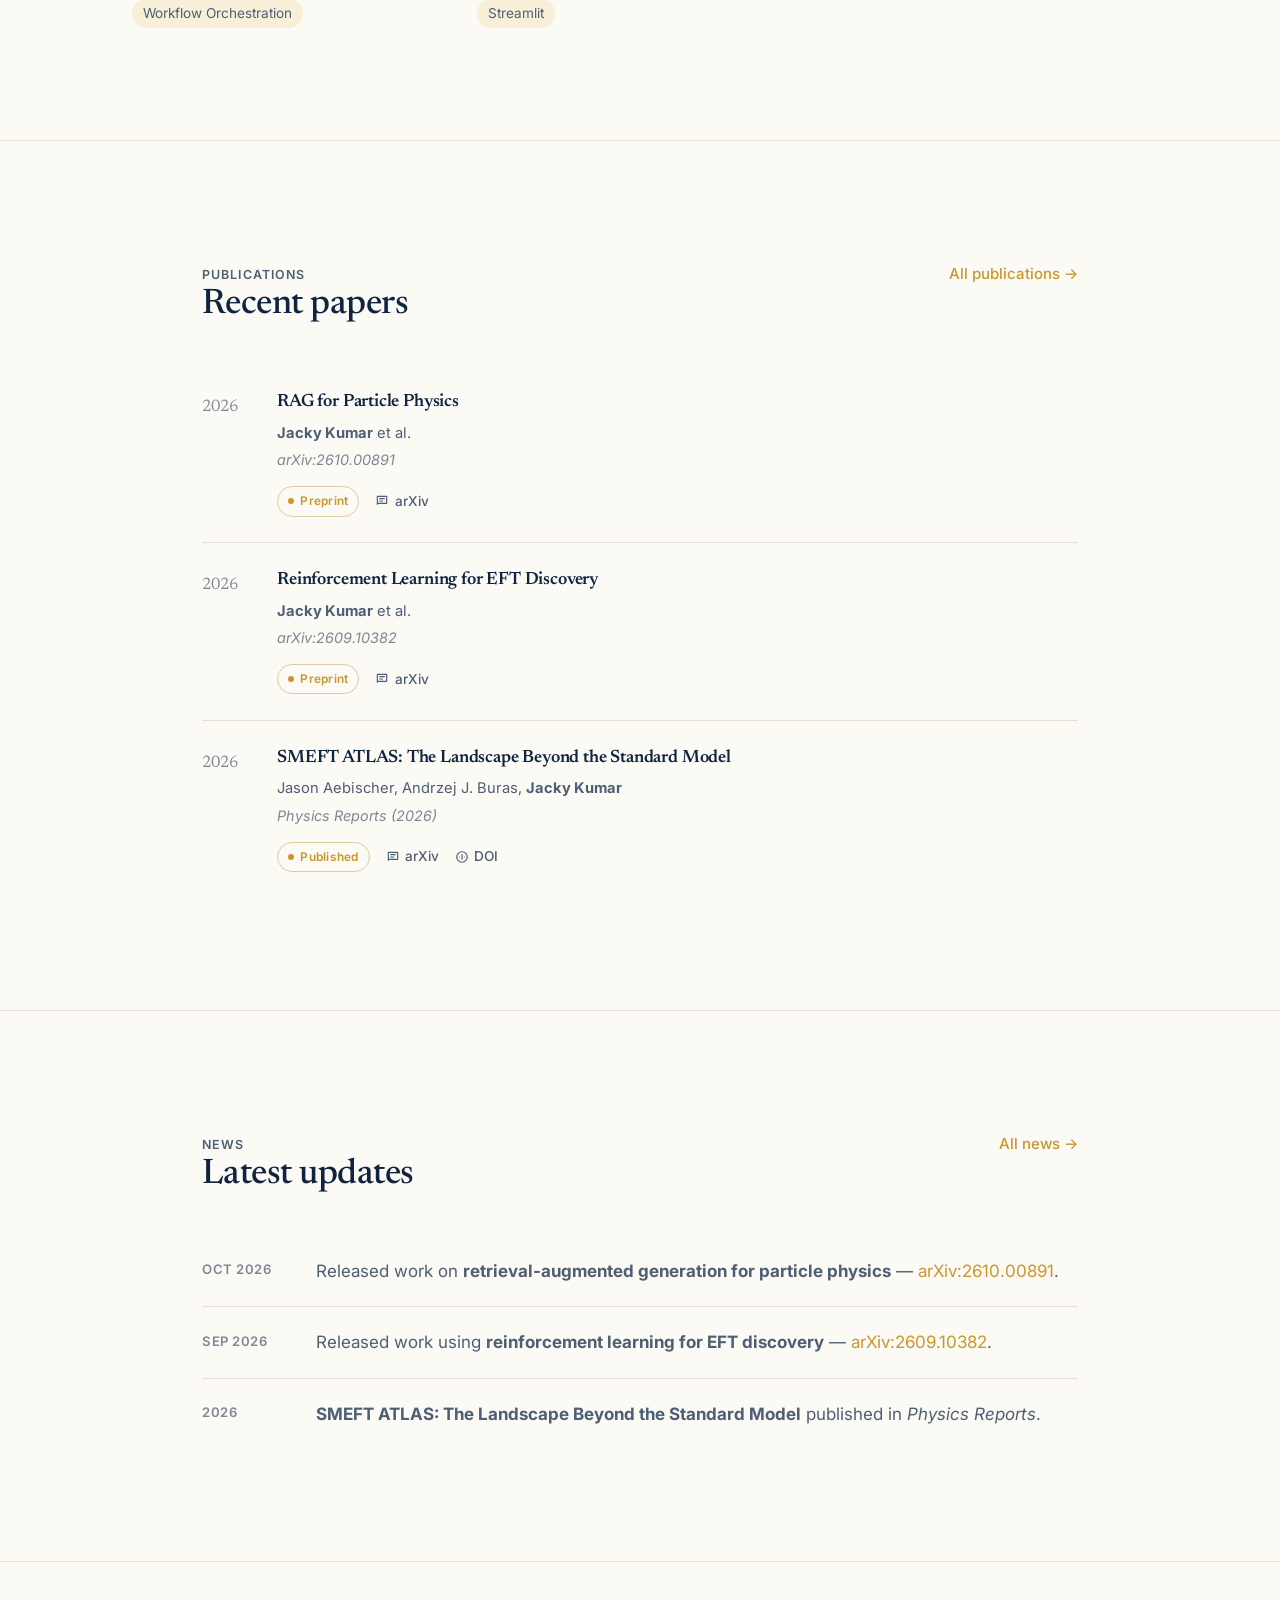
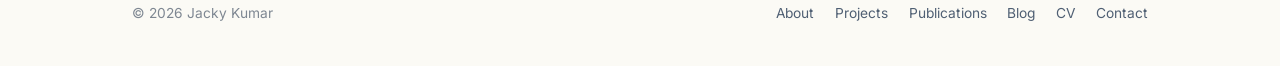
==== commit 3d624a03: "Revise technical core section and project details Updated technical core section with new project ca" ====
--- a/index.html
+++ b/index.html
@@ -555,141 +555,218 @@
     </section>
 
 
-   <!-- =====================================================
+<!-- =====================================================
      TECHNICAL CORE
      ===================================================== -->
 
-<section class="section technical-core-section">
+<section class="section">
 
   <div class="container container--wide">
 
     <div class="section-head reveal">
-
       <div class="head-row">
-
         <div>
           <p class="kicker">Skills</p>
           <h2>Technical Core</h2>
         </div>
-
       </div>
-
     </div>
 
 
-    <div class="technical-grid">
-
-
-      <!-- AI / LLM -->
-
-      <div class="technical-card">
-
-        <h3>🤖 AI &amp; LLM Engineering</h3>
-
-        <div class="skill-tags">
-          <span>LLMs</span>
-          <span>RAG</span>
-          <span>Agentic AI</span>
-          <span>Prompt Engineering</span>
-          <span>LLM Evaluation</span>
-          <span>Reinforcement Learning</span>
-        </div>
-
-      </div>
-
-
-      <!-- Particle Physics -->
-
-      <div class="technical-card">
-
-        <h3>⚛️ Theoretical Particle Physics</h3>
-
-        <div class="skill-tags">
-          <span>SMEFT</span>
-          <span>WET</span>
-          <span>Flavor Physics</span>
-          <span>Phenomenology</span>
-          <span>Global Fits</span>
-          <span>Precision Observables</span>
-        </div>
-
-      </div>
-
-
-      <!-- Scientific Computing -->
-
-      <div class="technical-card">
-
-        <h3>💻 Scientific Computing</h3>
-
-        <div class="skill-tags">
-          <span>Python</span>
-          <span>NumPy</span>
-          <span>PyTorch</span>
-          <span>SQL</span>
-          <span>Linux</span>
-          <span>HPC</span>
-        </div>
-
-      </div>
+    <div class="card-grid technical-project-grid">
+
+
+      <!-- Data Engineering & Infrastructure -->
+      <article class="project-card technical-project-card">
+
+        <div class="project-media technical-project-media">
+          <div class="technical-project-icon">🛠️</div>
+        </div>
+
+        <div class="project-body">
+
+          <h3>Data Engineering &amp; Infrastructure</h3>
+
+          <div class="skill-tags">
+            <span>ETL/ELT Pipelines</span>
+            <span>Data Ingestion</span>
+            <span>Data Quality Automation</span>
+            <span>PySpark</span>
+            <span>HPC Clusters</span>
+          </div>
+
+        </div>
+
+      </article>
+
+
+      <!-- AI & LLM Engineering -->
+      <article class="project-card technical-project-card">
+
+        <div class="project-media technical-project-media">
+          <div class="technical-project-icon">🤖</div>
+        </div>
+
+        <div class="project-body">
+
+          <h3>AI &amp; LLM Engineering</h3>
+
+          <div class="skill-tags">
+            <span>LLMs</span>
+            <span>RAG</span>
+            <span>Prompt Engineering</span>
+            <span>LLM Evaluation</span>
+            <span>Agentic AI Apps</span>
+          </div>
+
+        </div>
+
+      </article>
 
 
       <!-- Statistics -->
-
-      <div class="technical-card">
-
-        <h3>📊 Statistics &amp; Data Analysis</h3>
-
-        <div class="skill-tags">
-          <span>Likelihood Analysis</span>
-          <span>Bayesian Inference</span>
-          <span>Hypothesis Testing</span>
-          <span>Monte Carlo</span>
-          <span>Parameter Estimation</span>
-        </div>
-
-      </div>
-
-
-      <!-- Software -->
-
-      <div class="technical-card">
-
-        <h3>🧩 Scientific Software</h3>
-
-        <div class="skill-tags">
-          <span>wilson</span>
-          <span>WCxf</span>
-          <span>smelli</span>
-          <span>flavio</span>
-          <span>Git/GitHub</span>
-        </div>
-
-      </div>
-
-
-      <!-- Cloud / Deployment -->
-
-      <div class="technical-card">
-
-        <h3>☁️ Cloud &amp; Deployment</h3>
-
-        <div class="skill-tags">
-          <span>Azure</span>
-          <span>Docker</span>
-          <span>CI/CD</span>
-          <span>Workflow Orchestration</span>
-          <span>Cloud Deployment</span>
-        </div>
-
-      </div>
+      <article class="project-card technical-project-card">
+
+        <div class="project-media technical-project-media">
+          <div class="technical-project-icon">📊</div>
+        </div>
+
+        <div class="project-body">
+
+          <h3>Statistics</h3>
+
+          <div class="skill-tags">
+            <span>Likelihood Analysis</span>
+            <span>Bayesian Analysis</span>
+            <span>Hypothesis Testing</span>
+            <span>Monte Carlo Simulations</span>
+          </div>
+
+        </div>
+
+      </article>
+
+
+      <!-- Machine Learning -->
+      <article class="project-card technical-project-card">
+
+        <div class="project-media technical-project-media">
+          <div class="technical-project-icon">🧠</div>
+        </div>
+
+        <div class="project-body">
+
+          <h3>Machine Learning</h3>
+
+          <div class="skill-tags">
+            <span>Regression &amp; Classification</span>
+            <span>Clustering</span>
+            <span>Dimensionality Reduction</span>
+            <span>Time Series (ARIMA, LSTM)</span>
+          </div>
+
+        </div>
+
+      </article>
+
+
+      <!-- Programming -->
+      <article class="project-card technical-project-card">
+
+        <div class="project-media technical-project-media">
+          <div class="technical-project-icon">💻</div>
+        </div>
+
+        <div class="project-body">
+
+          <h3>Programming</h3>
+
+          <div class="skill-tags">
+            <span>Python</span>
+            <span>SQL</span>
+            <span>C++</span>
+            <span>Bash/Linux</span>
+          </div>
+
+        </div>
+
+      </article>
+
+
+      <!-- Cloud & Data Platforms -->
+      <article class="project-card technical-project-card">
+
+        <div class="project-media technical-project-media">
+          <div class="technical-project-icon">☁️</div>
+        </div>
+
+        <div class="project-body">
+
+          <h3>Cloud &amp; Data Platforms</h3>
+
+          <div class="skill-tags">
+            <span>AWS (S3, Glue, Athena, Redshift)</span>
+            <span>AWS Bedrock</span>
+            <span>Databricks</span>
+            <span>Apache Airflow</span>
+          </div>
+
+        </div>
+
+      </article>
+
+
+      <!-- Development & Deployment -->
+      <article class="project-card technical-project-card">
+
+        <div class="project-media technical-project-media">
+          <div class="technical-project-icon">🚀</div>
+        </div>
+
+        <div class="project-body">
+
+          <h3>Development &amp; Deployment</h3>
+
+          <div class="skill-tags">
+            <span>Git/GitHub</span>
+            <span>Docker</span>
+            <span>CI/CD</span>
+            <span>Workflow Orchestration</span>
+          </div>
+
+        </div>
+
+      </article>
+
+
+      <!-- Business Intelligence -->
+      <article class="project-card technical-project-card">
+
+        <div class="project-media technical-project-media">
+          <div class="technical-project-icon">📈</div>
+        </div>
+
+        <div class="project-body">
+
+          <h3>Business Intelligence</h3>
+
+          <div class="skill-tags">
+            <span>Power BI</span>
+            <span>DAX</span>
+            <span>Semantic Modeling</span>
+            <span>Streamlit</span>
+          </div>
+
+        </div>
+
+      </article>
+
 
     </div>
 
   </div>
 
 </section>
-    
 
     <!-- =====================================================
          SELECTED PUBLICATIONS
--- a/assets/css/style.css
+++ b/assets/css/style.css
@@ -447,3 +447,95 @@
 
   flex: 0 0 20px !important;
 }
+
+
+/* =========================================================
+   TECHNICAL CORE
+   ========================================================= */
+
+.technical-grid {
+  display: grid;
+  grid-template-columns: repeat(3, minmax(0, 1fr));
+  gap: 1.25rem;
+}
+
+.technical-card {
+  padding: 1.5rem;
+
+  background: var(--surface);
+
+  border: 1px solid var(--border);
+
+  border-radius: 14px;
+
+  min-height: 190px;
+
+  transition:
+    transform 0.2s ease,
+    border-color 0.2s ease,
+    box-shadow 0.2s ease;
+}
+
+.technical-card:hover {
+  transform: translateY(-3px);
+  border-color: var(--accent);
+  box-shadow: var(--shadow-hover);
+}
+
+.technical-card h3 {
+  font-family: var(--font-sans);
+
+  font-size: 1.05rem;
+
+  font-weight: 600;
+
+  color: var(--text);
+
+  margin-bottom: 1rem;
+}
+
+.skill-tags {
+  display: flex;
+
+  flex-wrap: wrap;
+
+  gap: 0.5rem;
+}
+
+.skill-tags span {
+  display: inline-block;
+
+  padding: 0.38rem 0.7rem;
+
+  border-radius: 999px;
+
+  background: var(--accent-soft);
+
+  color: var(--text-soft);
+
+  font-size: 0.85rem;
+
+  line-height: 1.2;
+}
+
+
+/* Tablet */
+
+@media (max-width: 900px) {
+
+  .technical-grid {
+    grid-template-columns: repeat(2, minmax(0, 1fr));
+  }
+
+}
+
+
+/* Mobile */
+
+@media (max-width: 600px) {
+
+  .technical-grid {
+    grid-template-columns: 1fr;
+  }
+
+}
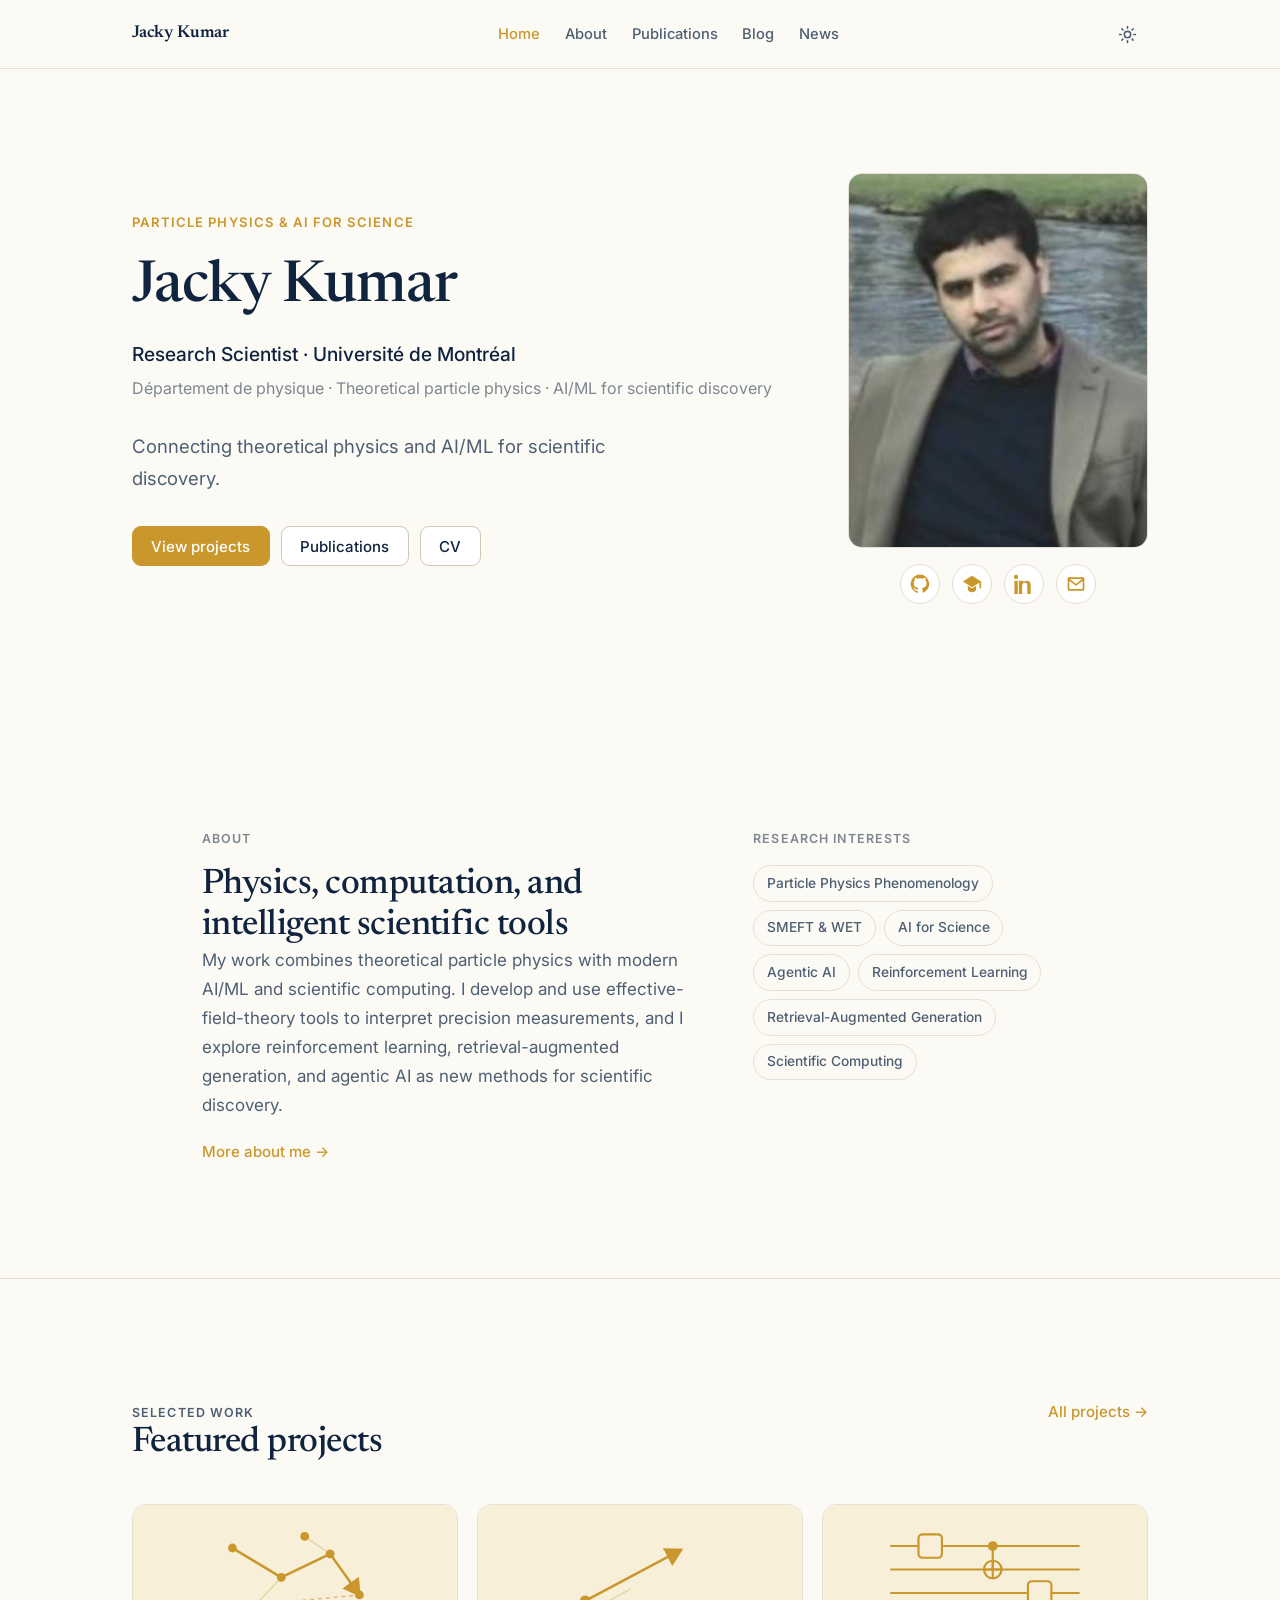
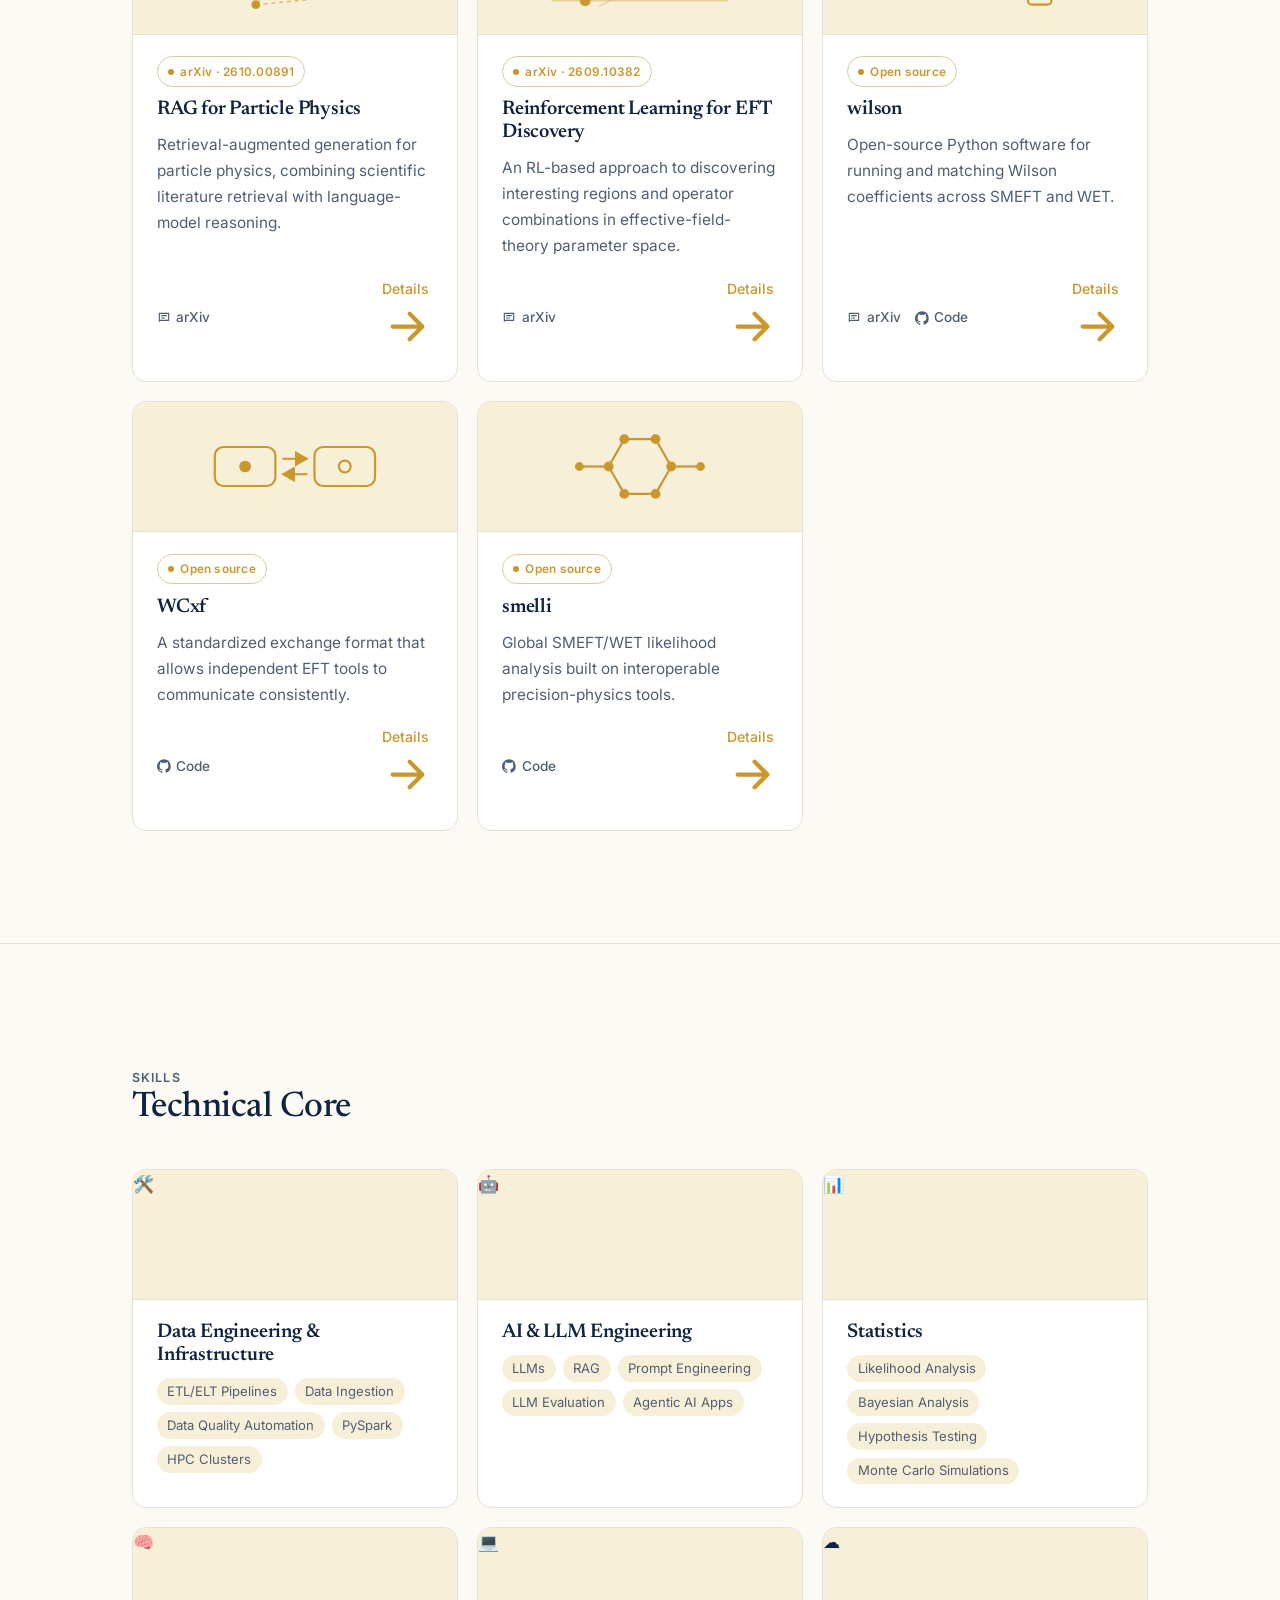
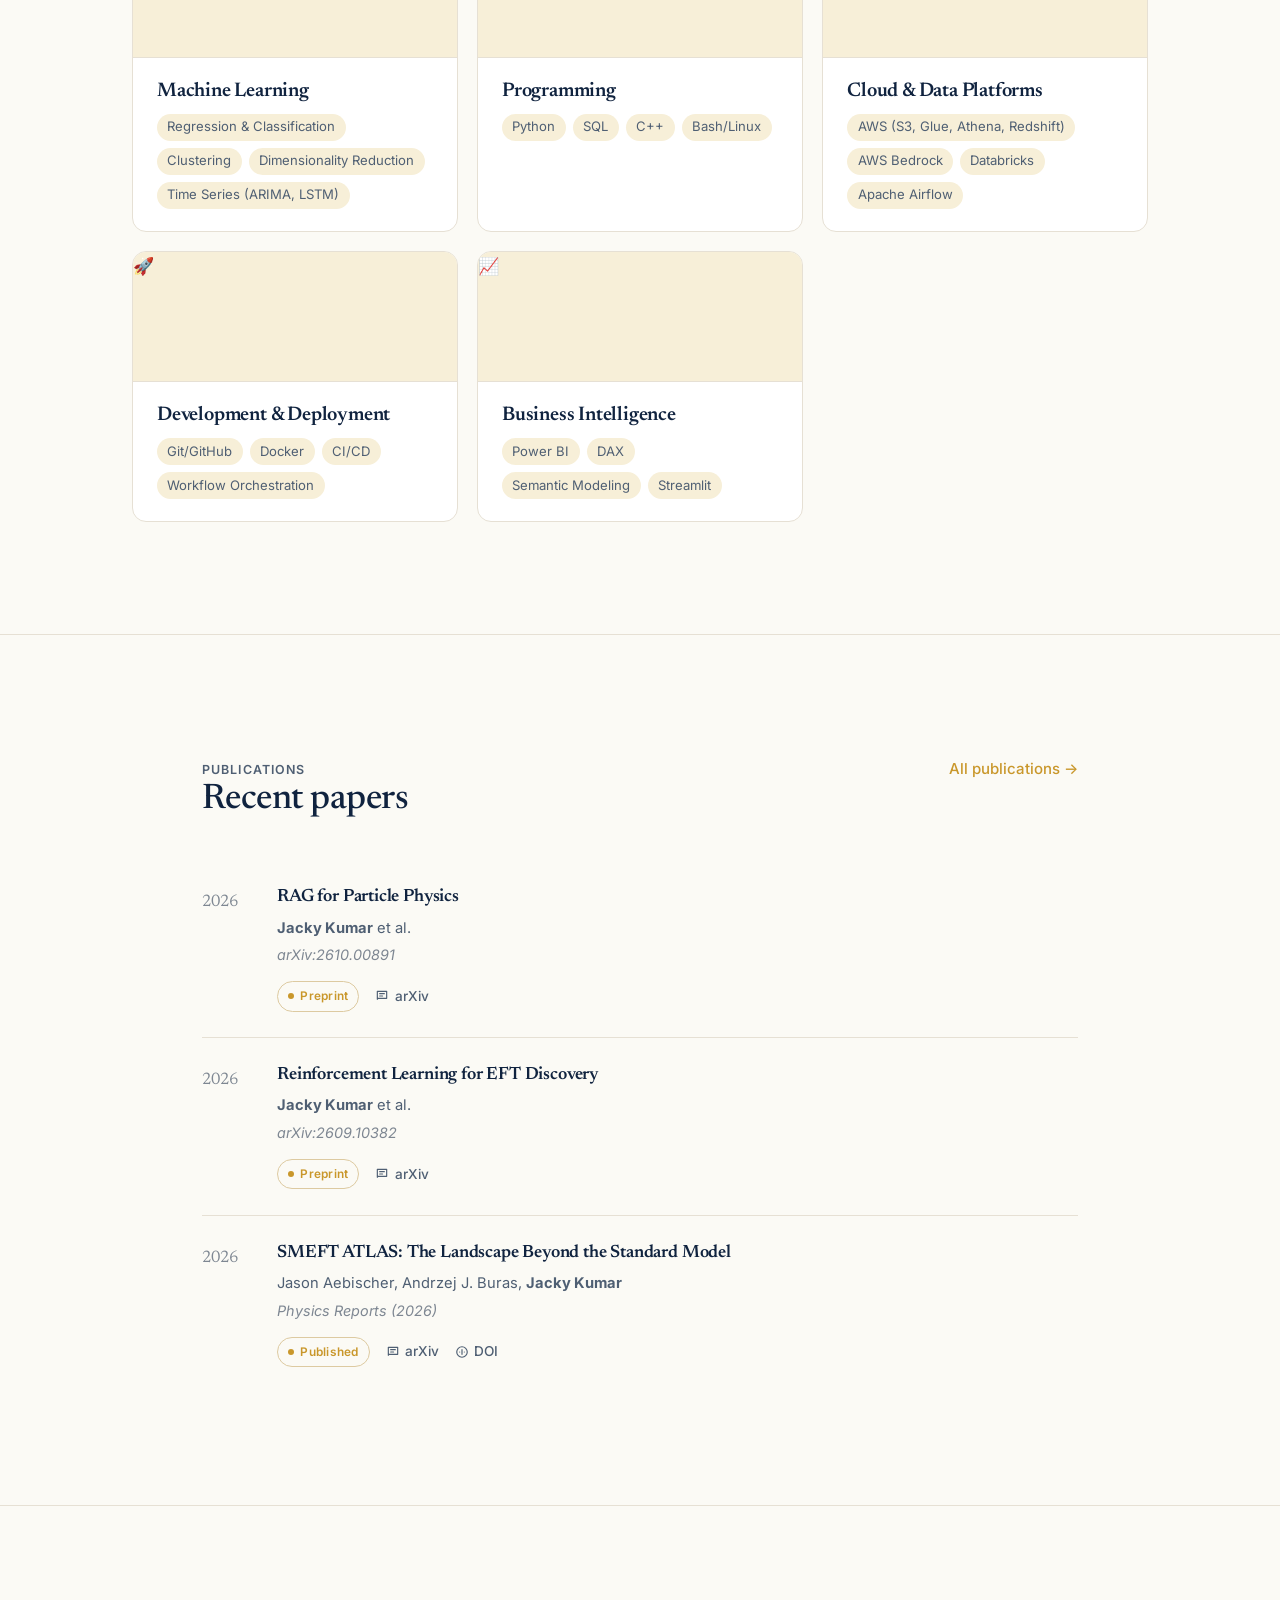
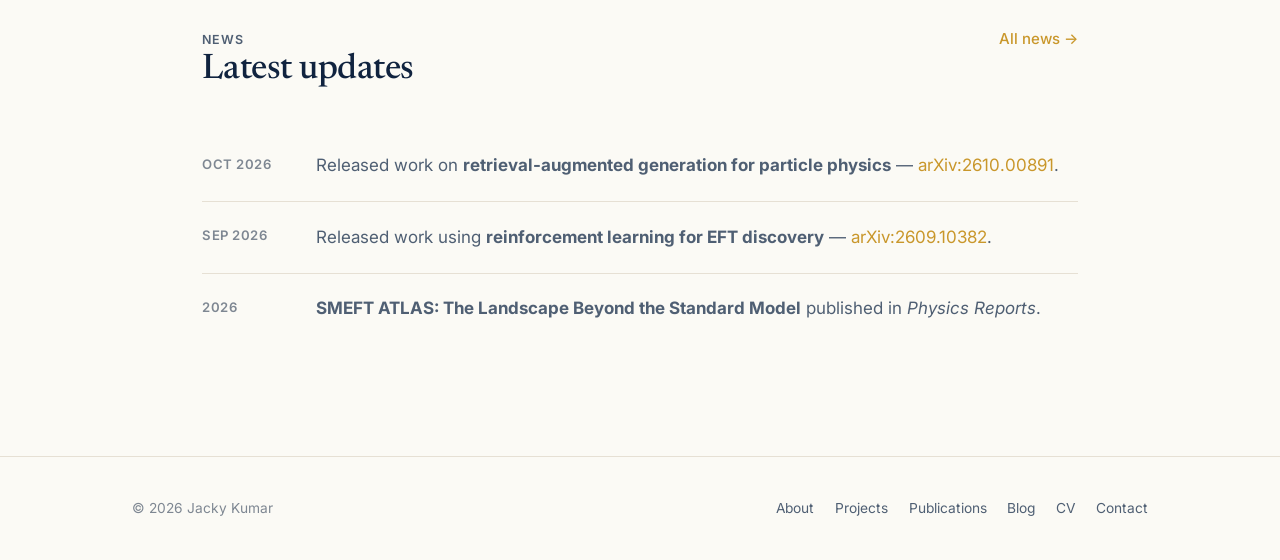
==== commit 206ae544: "Refactor project card structure in index.html" ====
--- a/index.html
+++ b/index.html
@@ -554,8 +554,7 @@
 
     </section>
 
-
-<!-- =====================================================
+  <!-- =====================================================
      TECHNICAL CORE
      ===================================================== -->
 
@@ -573,17 +572,17 @@
     </div>
 
 
-    <div class="card-grid technical-project-grid">
-
-
-      <!-- Data Engineering & Infrastructure -->
-      <article class="project-card technical-project-card">
-
-        <div class="project-media technical-project-media">
-          <div class="technical-project-icon">🛠️</div>
-        </div>
-
-        <div class="project-body">
+    <div class="card-grid">
+
+
+      <!-- Data Engineering -->
+      <article class="pcard">
+
+        <div class="pcard-thumb technical-thumb">
+          <div class="technical-symbol">🛠️</div>
+        </div>
+
+        <div class="pcard-body">
 
           <h3>Data Engineering &amp; Infrastructure</h3>
 
@@ -600,14 +599,14 @@
       </article>
 
 
-      <!-- AI & LLM Engineering -->
-      <article class="project-card technical-project-card">
-
-        <div class="project-media technical-project-media">
-          <div class="technical-project-icon">🤖</div>
-        </div>
-
-        <div class="project-body">
+      <!-- AI / LLM -->
+      <article class="pcard">
+
+        <div class="pcard-thumb technical-thumb">
+          <div class="technical-symbol">🤖</div>
+        </div>
+
+        <div class="pcard-body">
 
           <h3>AI &amp; LLM Engineering</h3>
 
@@ -625,13 +624,13 @@
 
 
       <!-- Statistics -->
-      <article class="project-card technical-project-card">
-
-        <div class="project-media technical-project-media">
-          <div class="technical-project-icon">📊</div>
-        </div>
-
-        <div class="project-body">
+      <article class="pcard">
+
+        <div class="pcard-thumb technical-thumb">
+          <div class="technical-symbol">📊</div>
+        </div>
+
+        <div class="pcard-body">
 
           <h3>Statistics</h3>
 
@@ -648,13 +647,13 @@
 
 
       <!-- Machine Learning -->
-      <article class="project-card technical-project-card">
-
-        <div class="project-media technical-project-media">
-          <div class="technical-project-icon">🧠</div>
-        </div>
-
-        <div class="project-body">
+      <article class="pcard">
+
+        <div class="pcard-thumb technical-thumb">
+          <div class="technical-symbol">🧠</div>
+        </div>
+
+        <div class="pcard-body">
 
           <h3>Machine Learning</h3>
 
@@ -671,13 +670,13 @@
 
 
       <!-- Programming -->
-      <article class="project-card technical-project-card">
-
-        <div class="project-media technical-project-media">
-          <div class="technical-project-icon">💻</div>
-        </div>
-
-        <div class="project-body">
+      <article class="pcard">
+
+        <div class="pcard-thumb technical-thumb">
+          <div class="technical-symbol">💻</div>
+        </div>
+
+        <div class="pcard-body">
 
           <h3>Programming</h3>
 
@@ -693,14 +692,14 @@
       </article>
 
 
-      <!-- Cloud & Data Platforms -->
-      <article class="project-card technical-project-card">
-
-        <div class="project-media technical-project-media">
-          <div class="technical-project-icon">☁️</div>
-        </div>
-
-        <div class="project-body">
+      <!-- Cloud -->
+      <article class="pcard">
+
+        <div class="pcard-thumb technical-thumb">
+          <div class="technical-symbol">☁️</div>
+        </div>
+
+        <div class="pcard-body">
 
           <h3>Cloud &amp; Data Platforms</h3>
 
@@ -716,14 +715,14 @@
       </article>
 
 
-      <!-- Development & Deployment -->
-      <article class="project-card technical-project-card">
-
-        <div class="project-media technical-project-media">
-          <div class="technical-project-icon">🚀</div>
-        </div>
-
-        <div class="project-body">
+      <!-- Development -->
+      <article class="pcard">
+
+        <div class="pcard-thumb technical-thumb">
+          <div class="technical-symbol">🚀</div>
+        </div>
+
+        <div class="pcard-body">
 
           <h3>Development &amp; Deployment</h3>
 
@@ -740,13 +739,13 @@
 
 
       <!-- Business Intelligence -->
-      <article class="project-card technical-project-card">
-
-        <div class="project-media technical-project-media">
-          <div class="technical-project-icon">📈</div>
-        </div>
-
-        <div class="project-body">
+      <article class="pcard">
+
+        <div class="pcard-thumb technical-thumb">
+          <div class="technical-symbol">📈</div>
+        </div>
+
+        <div class="pcard-body">
 
           <h3>Business Intelligence</h3>
 
@@ -767,7 +766,6 @@
   </div>
 
 </section>
-
     <!-- =====================================================
          SELECTED PUBLICATIONS
          ===================================================== -->
--- a/assets/css/style.css
+++ b/assets/css/style.css
@@ -450,71 +450,63 @@
 
 
 /* =========================================================
-   TECHNICAL CORE
+   TECHNICAL CORE — SAME STYLE AS FEATURED PROJECTS
    ========================================================= */
 
-.technical-grid {
-  display: grid;
+.technical-project-grid {
   grid-template-columns: repeat(3, minmax(0, 1fr));
-  gap: 1.25rem;
-}
-
-.technical-card {
-  padding: 1.5rem;
-
-  background: var(--surface);
-
-  border: 1px solid var(--border);
-
-  border-radius: 14px;
-
-  min-height: 190px;
-
-  transition:
-    transform 0.2s ease,
-    border-color 0.2s ease,
-    box-shadow 0.2s ease;
-}
-
-.technical-card:hover {
-  transform: translateY(-3px);
-  border-color: var(--accent);
-  box-shadow: var(--shadow-hover);
-}
-
-.technical-card h3 {
-  font-family: var(--font-sans);
-
-  font-size: 1.05rem;
-
+}
+
+.technical-project-card {
+  overflow: hidden;
+}
+
+.technical-project-media {
+  min-height: 115px;
+
+  display: flex;
+  align-items: center;
+  justify-content: center;
+
+  background: var(--accent-soft);
+}
+
+.technical-project-icon {
+  font-size: 2.8rem;
+  line-height: 1;
+}
+
+.technical-project-card .project-body {
+  padding: 1.4rem;
+}
+
+.technical-project-card h3 {
+  margin: 0 0 1rem;
+
+  font-family: var(--font-serif);
+  font-size: 1.25rem;
   font-weight: 600;
 
   color: var(--text);
-
-  margin-bottom: 1rem;
 }
 
 .skill-tags {
   display: flex;
-
   flex-wrap: wrap;
-
-  gap: 0.5rem;
+  gap: 0.45rem;
 }
 
 .skill-tags span {
   display: inline-block;
 
-  padding: 0.38rem 0.7rem;
+  padding: 0.35rem 0.65rem;
 
   border-radius: 999px;
 
   background: var(--accent-soft);
-
   color: var(--text-soft);
 
-  font-size: 0.85rem;
-
+  font-size: 0.82rem;
   line-height: 1.2;
 }
 
@@ -523,7 +515,7 @@
 
 @media (max-width: 900px) {
 
-  .technical-grid {
+  .technical-project-grid {
     grid-template-columns: repeat(2, minmax(0, 1fr));
   }
 
@@ -534,7 +526,7 @@
 
 @media (max-width: 600px) {
 
-  .technical-grid {
+  .technical-project-grid {
     grid-template-columns: 1fr;
   }
 
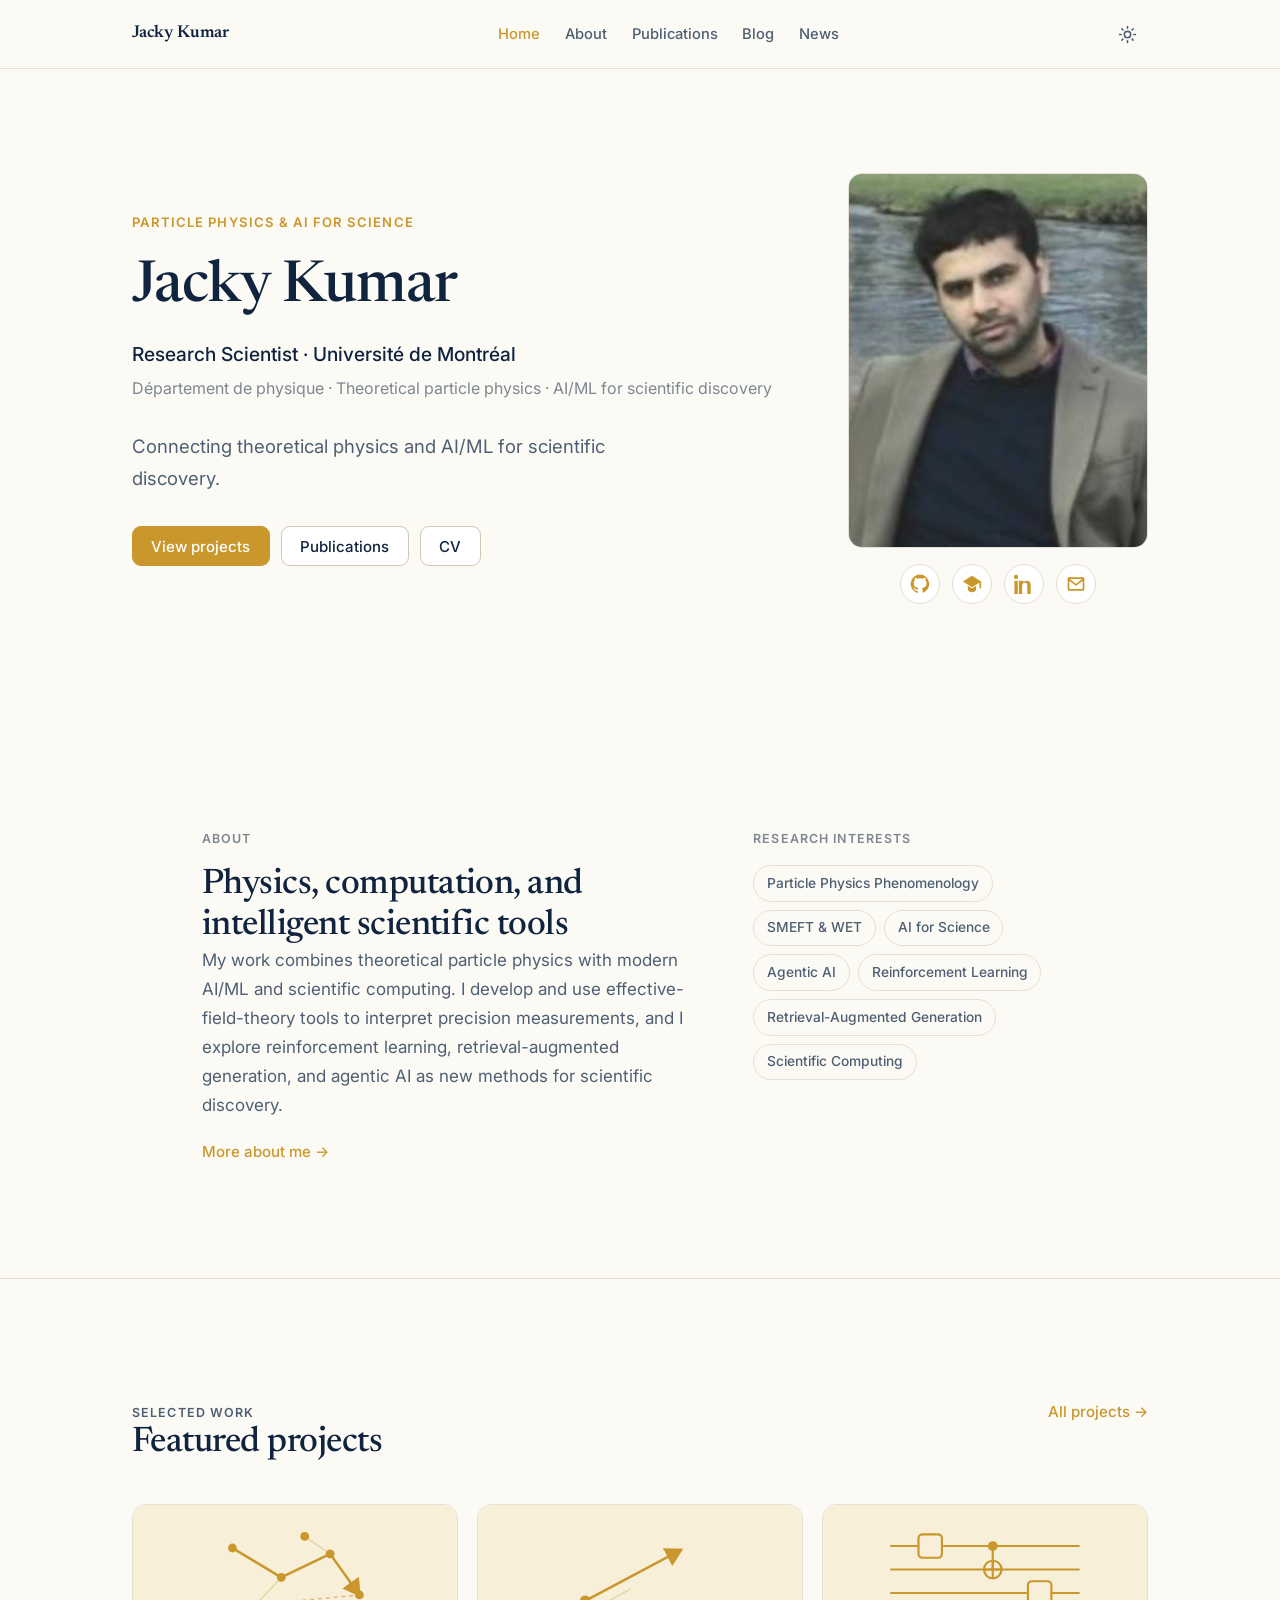
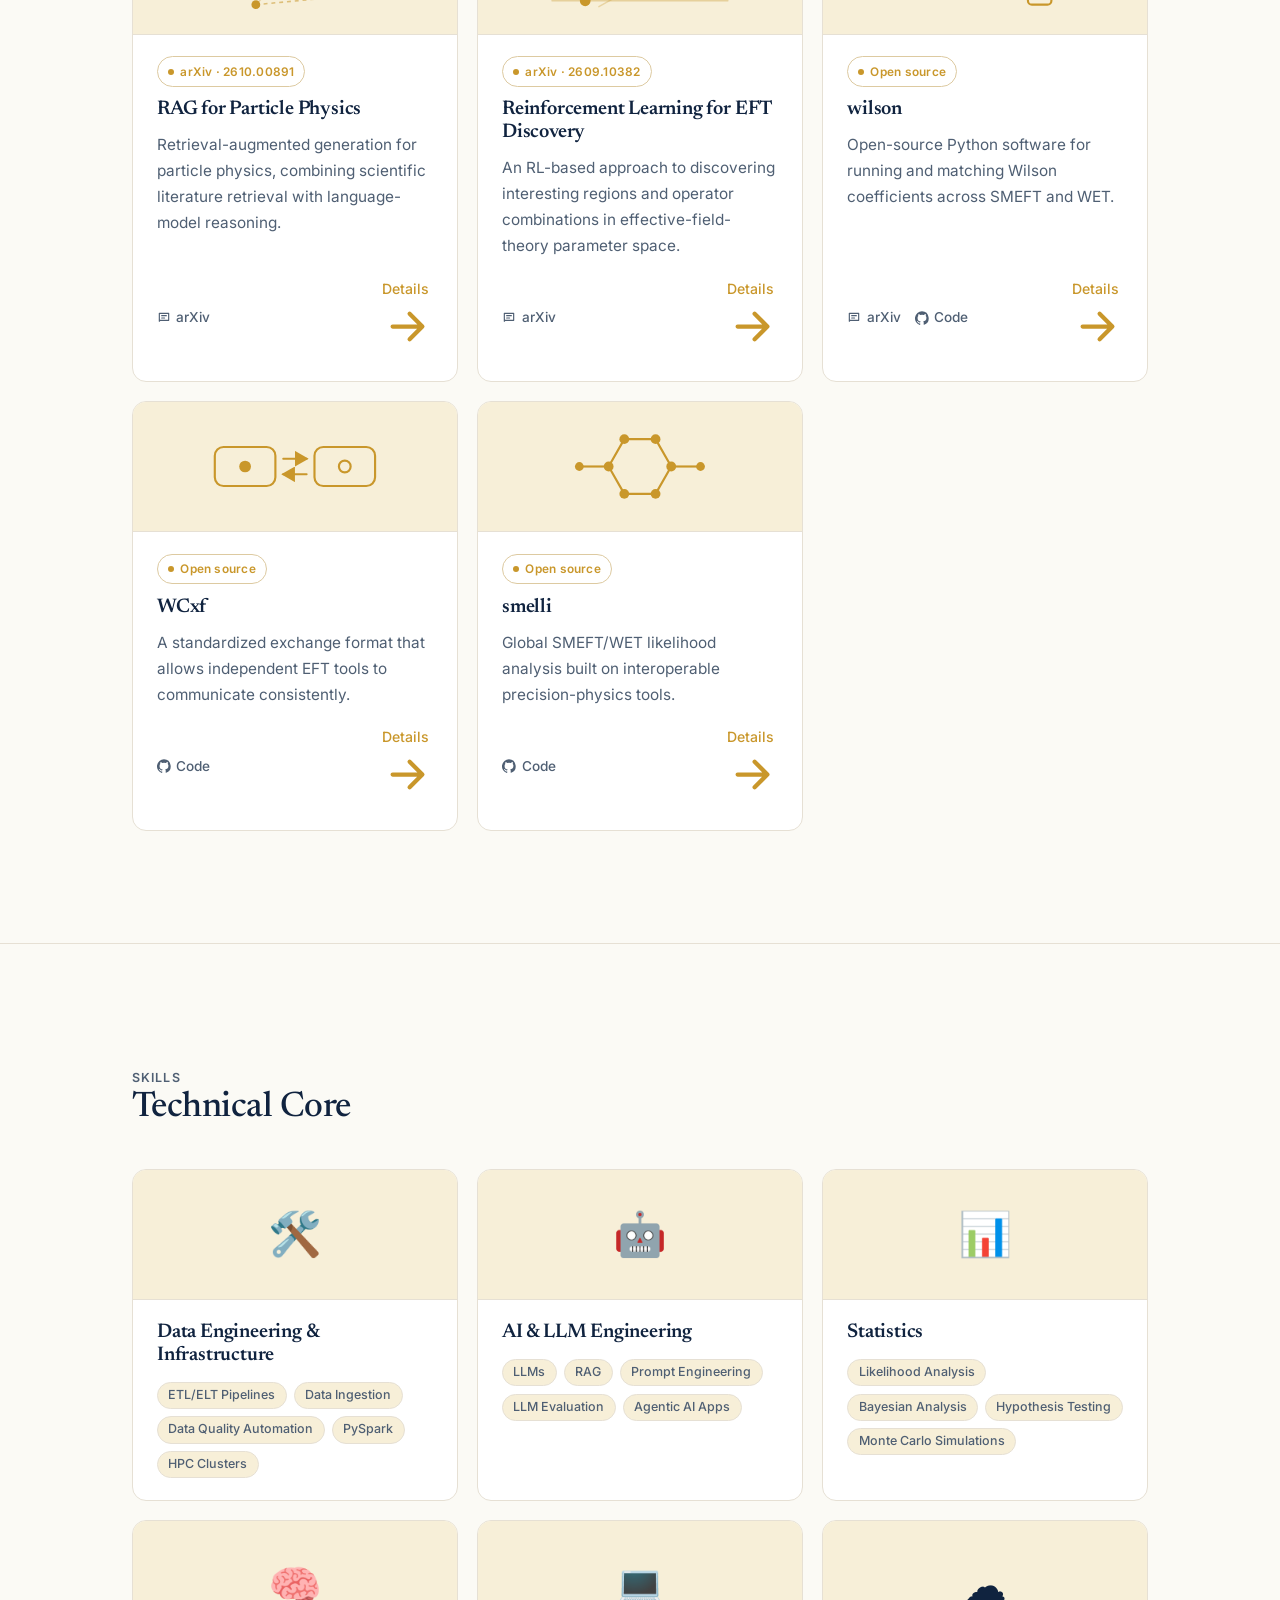
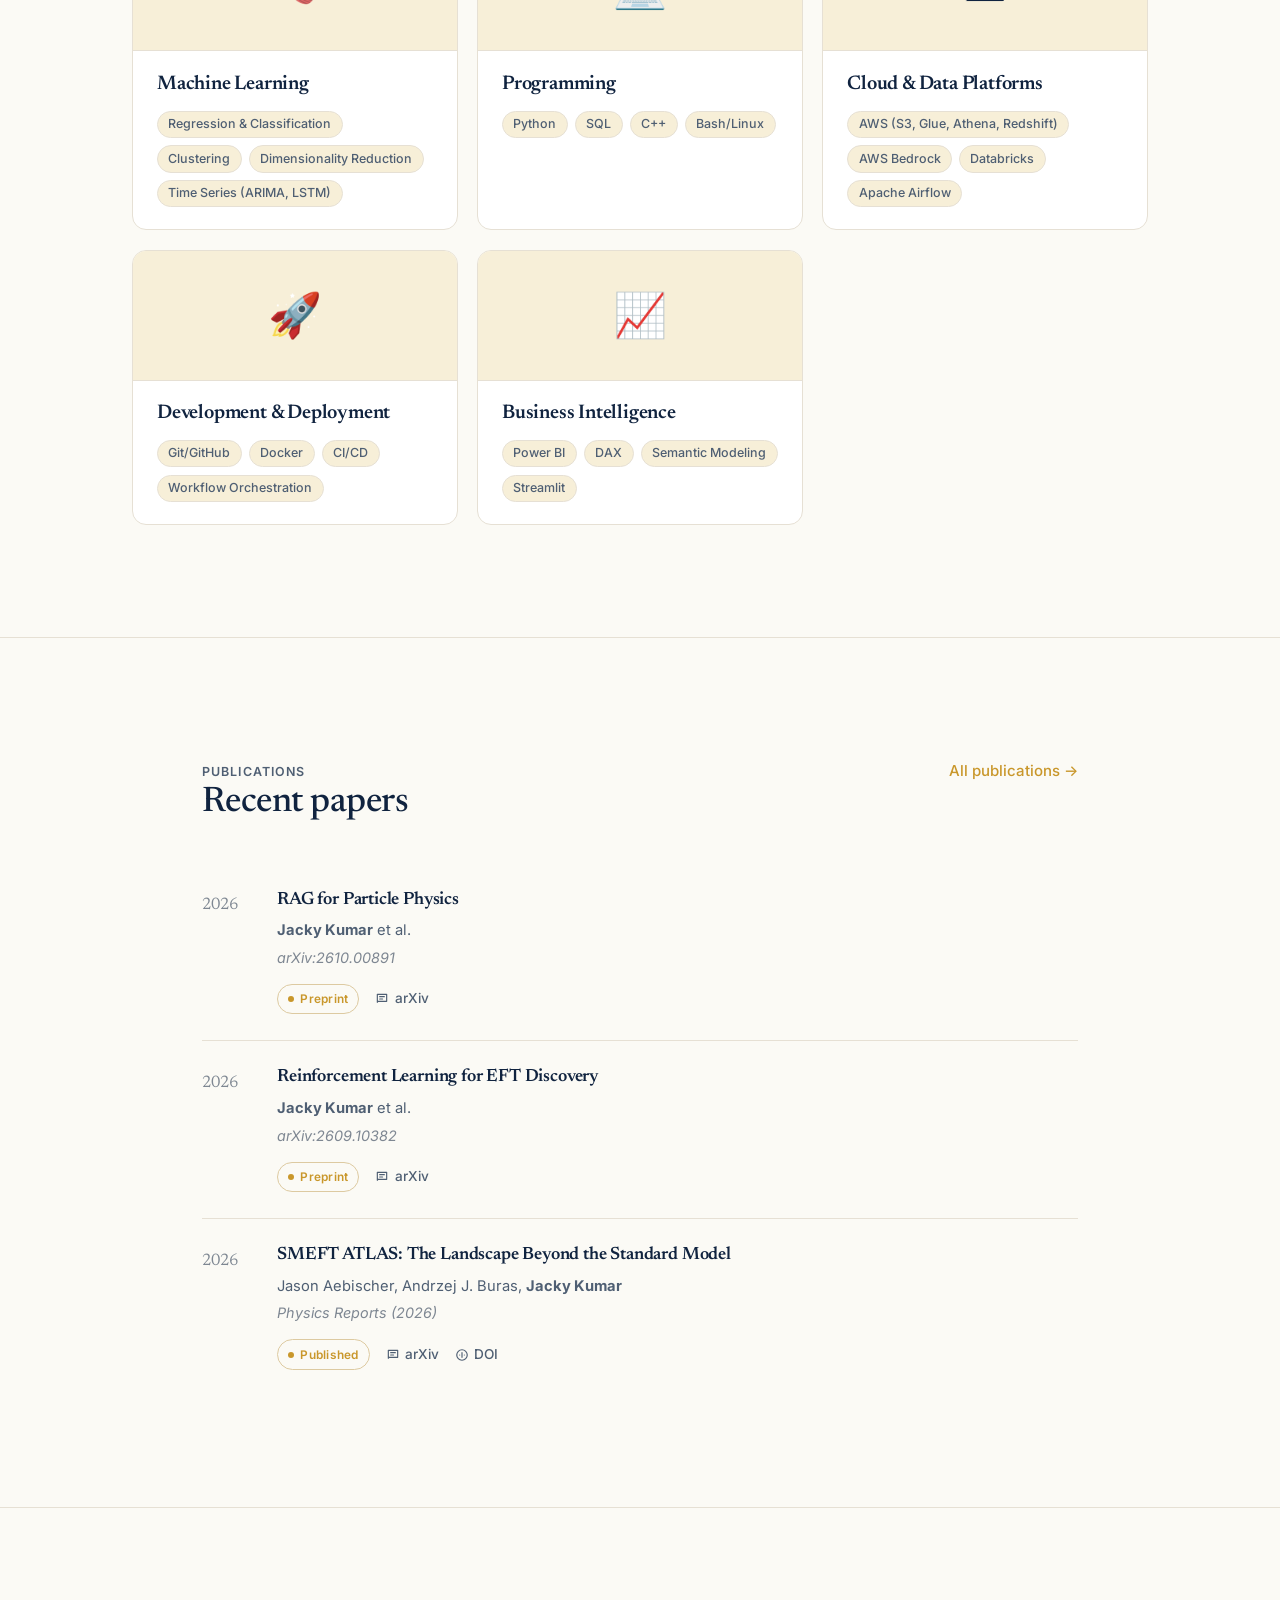
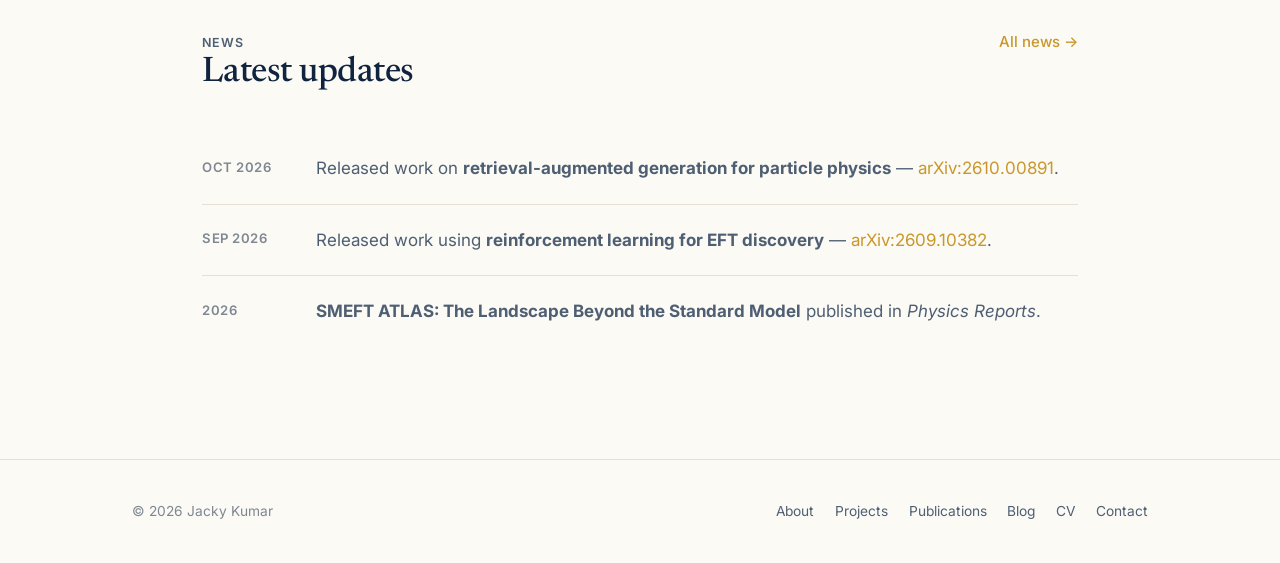
==== commit dcbff986: "Update Open Graph description in index.html" ====
--- a/index.html
+++ b/index.html
@@ -30,7 +30,7 @@
 
   <meta
     property="og:description"
-    content="Particle physics · SMEFT/WET · AI for Science · Reinforcement Learning · RAG · Scientific Computing."
+    content="Particle physics · Data Analysis · AI for Science · Reinforcement Learning · RAG · Scientific Computing."
   />
 
   <meta
--- a/assets/css/style.css
+++ b/assets/css/style.css
@@ -450,84 +450,48 @@
 
 
 /* =========================================================
-   TECHNICAL CORE — SAME STYLE AS FEATURED PROJECTS
+   TECHNICAL CORE
+   Uses the exact same card system as Featured Projects
    ========================================================= */
 
-.technical-project-grid {
-  grid-template-columns: repeat(3, minmax(0, 1fr));
-}
-
-.technical-project-card {
-  overflow: hidden;
-}
-
-.technical-project-media {
-  min-height: 115px;
-
+.technical-thumb {
   display: flex;
   align-items: center;
   justify-content: center;
-
-  background: var(--accent-soft);
-}
-
-.technical-project-icon {
-  font-size: 2.8rem;
+}
+
+.technical-symbol {
+  font-size: 2.7rem;
   line-height: 1;
 }
 
-.technical-project-card .project-body {
-  padding: 1.4rem;
-}
-
-.technical-project-card h3 {
-  margin: 0 0 1rem;
-
-  font-family: var(--font-serif);
-  font-size: 1.25rem;
-  font-weight: 600;
-
-  color: var(--text);
-}
+
+/* Skill pills */
 
 .skill-tags {
   display: flex;
   flex-wrap: wrap;
   gap: 0.45rem;
+  margin-top: 0.25rem;
 }
 
 .skill-tags span {
-  display: inline-block;
-
-  padding: 0.35rem 0.65rem;
+  display: inline-flex;
+  align-items: center;
+
+  padding: 0.32rem 0.65rem;
+
+  border: 1px solid var(--border);
 
   border-radius: 999px;
 
   background: var(--accent-soft);
+
   color: var(--text-soft);
 
-  font-size: 0.82rem;
+  font-family: var(--font-sans);
+  font-size: 0.78rem;
+  font-weight: 500;
+
   line-height: 1.2;
 }
-
-
-/* Tablet */
-
-@media (max-width: 900px) {
-
-  .technical-project-grid {
-    grid-template-columns: repeat(2, minmax(0, 1fr));
-  }
-
-}
-
-
-/* Mobile */
-
-@media (max-width: 600px) {
-
-  .technical-project-grid {
-    grid-template-columns: 1fr;
-  }
-
-}
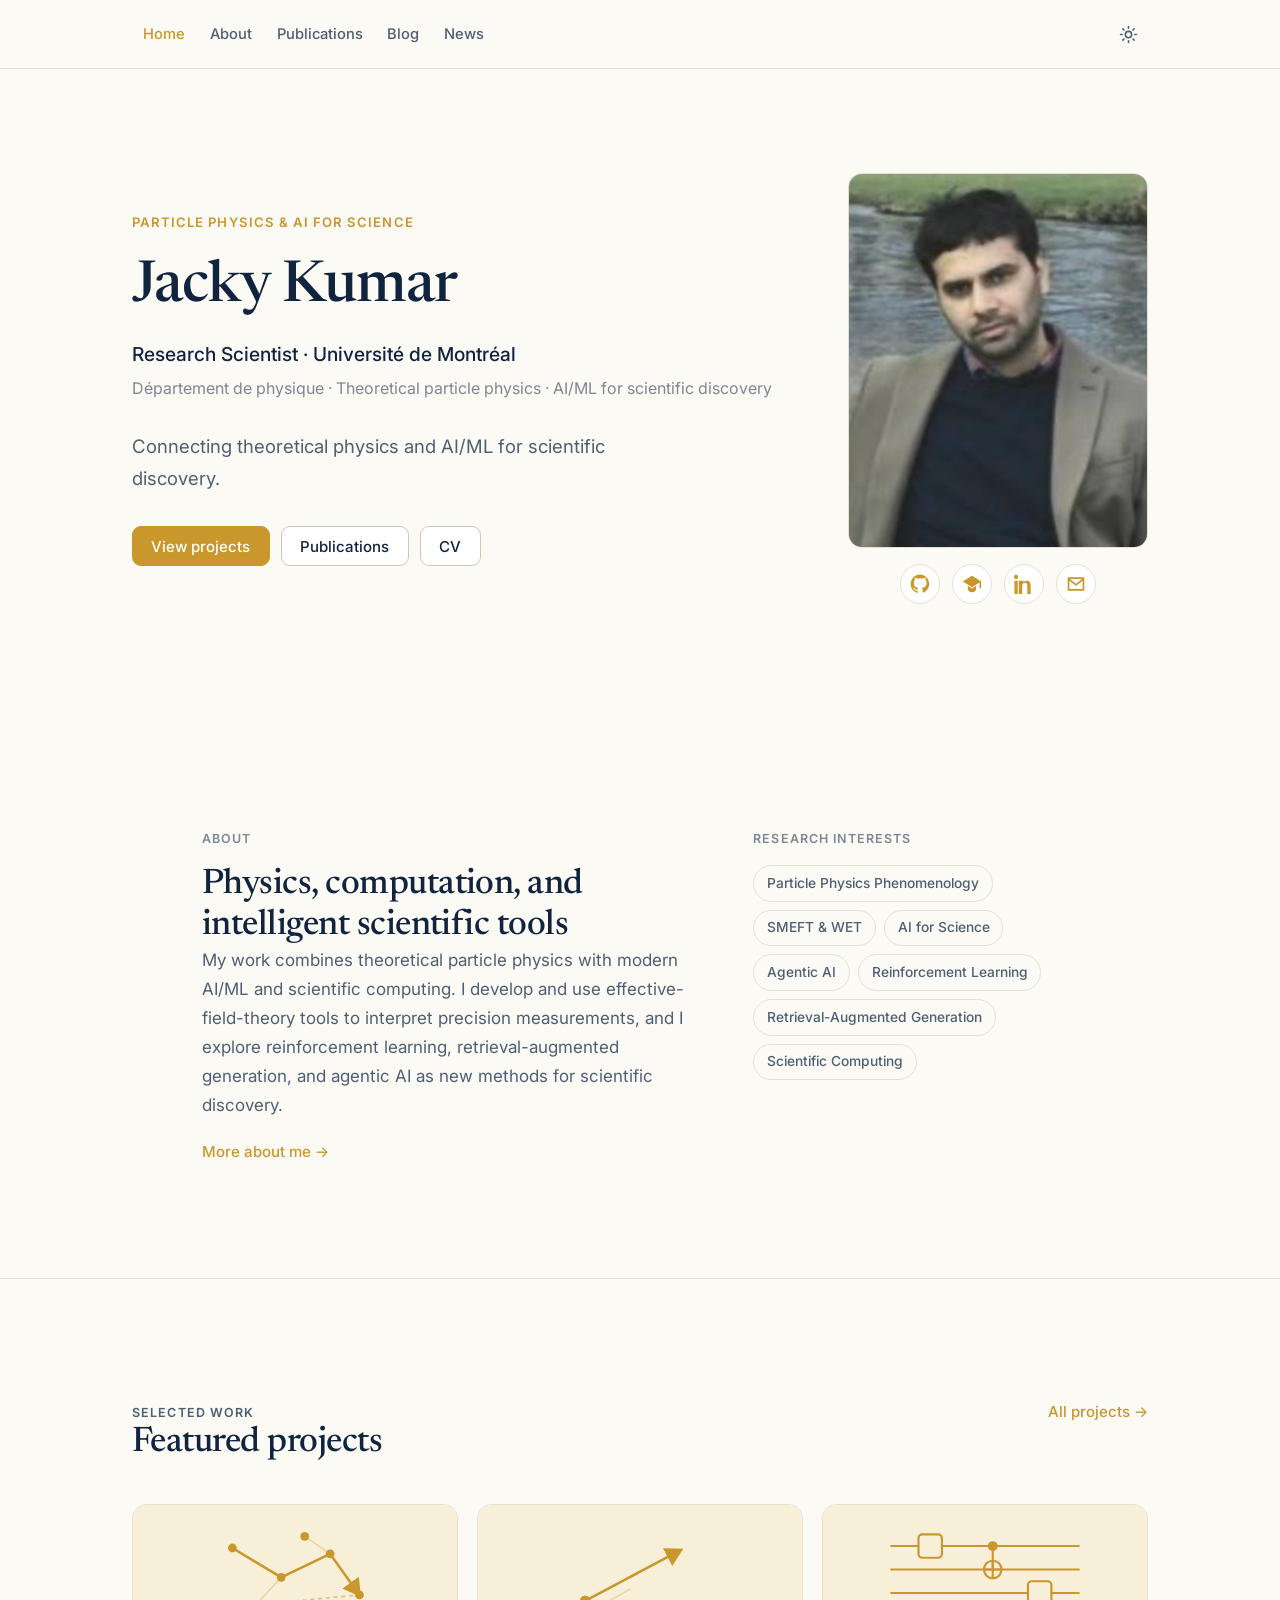
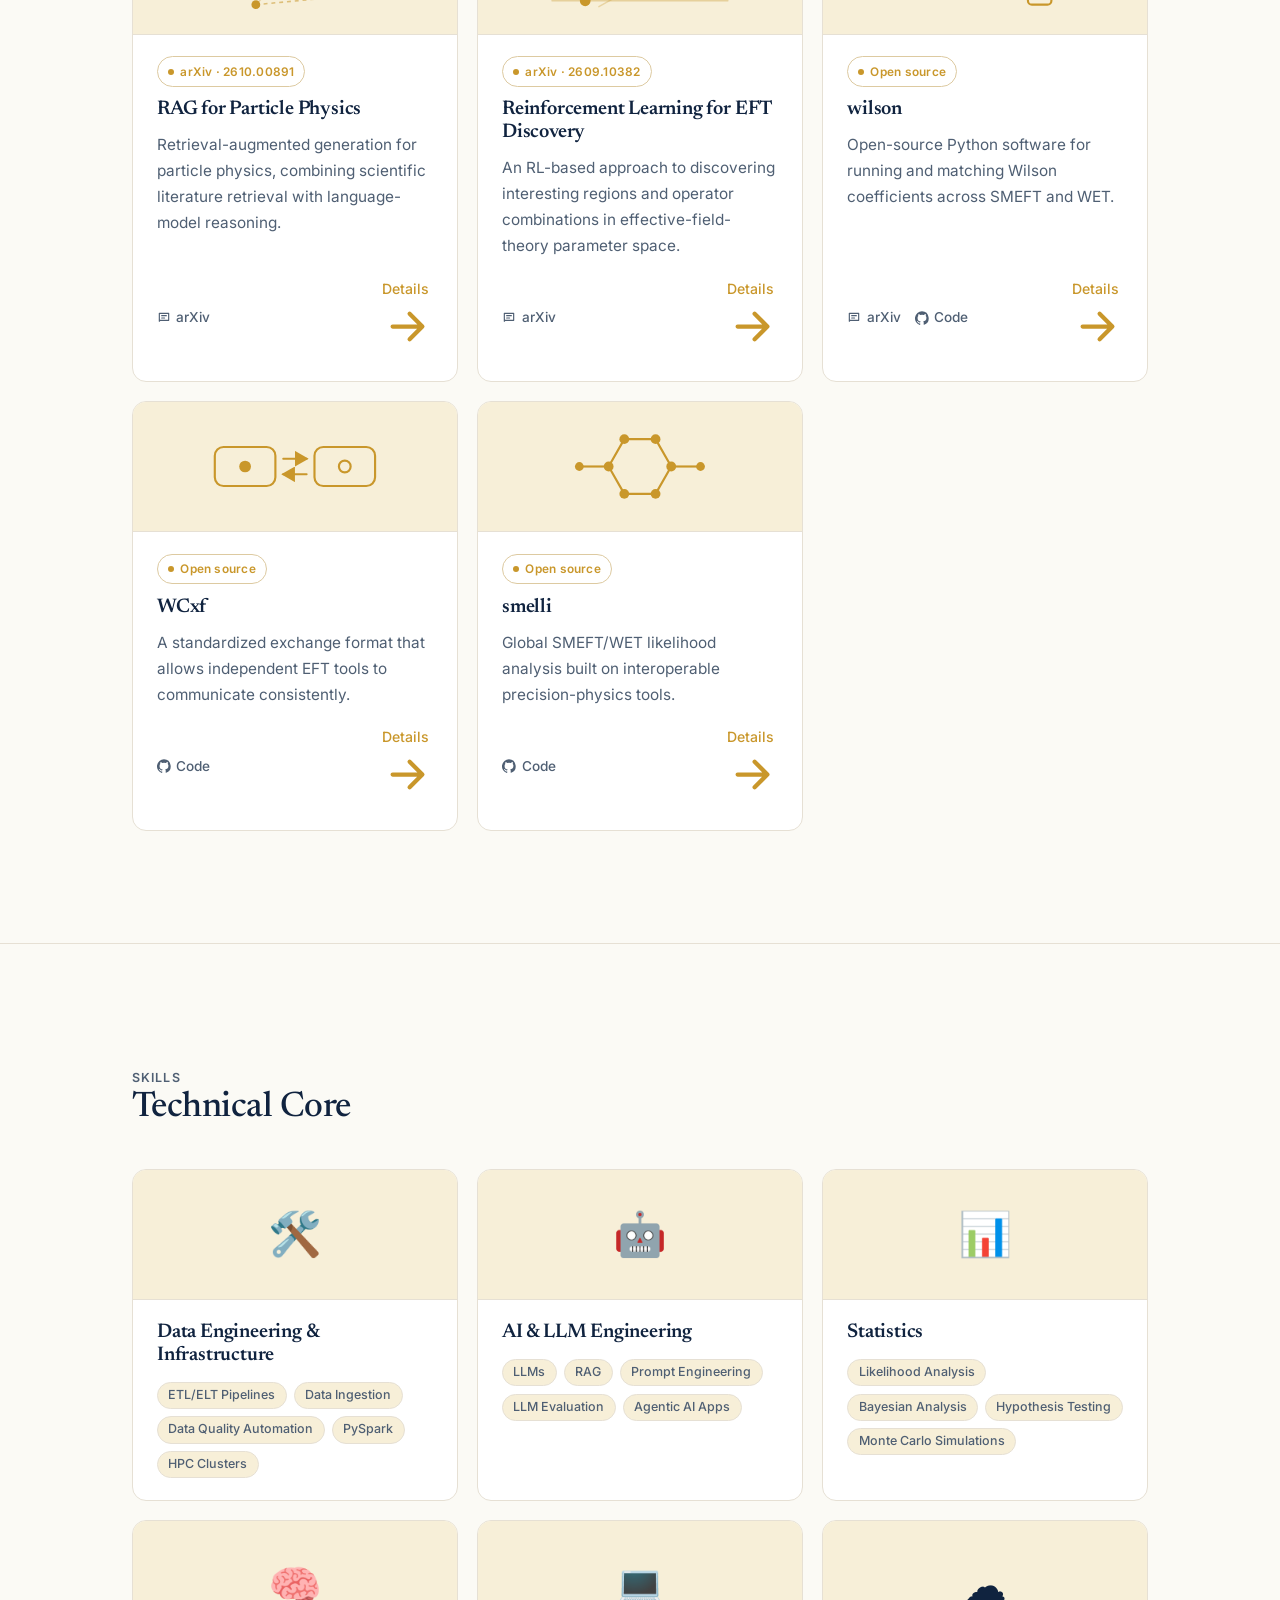
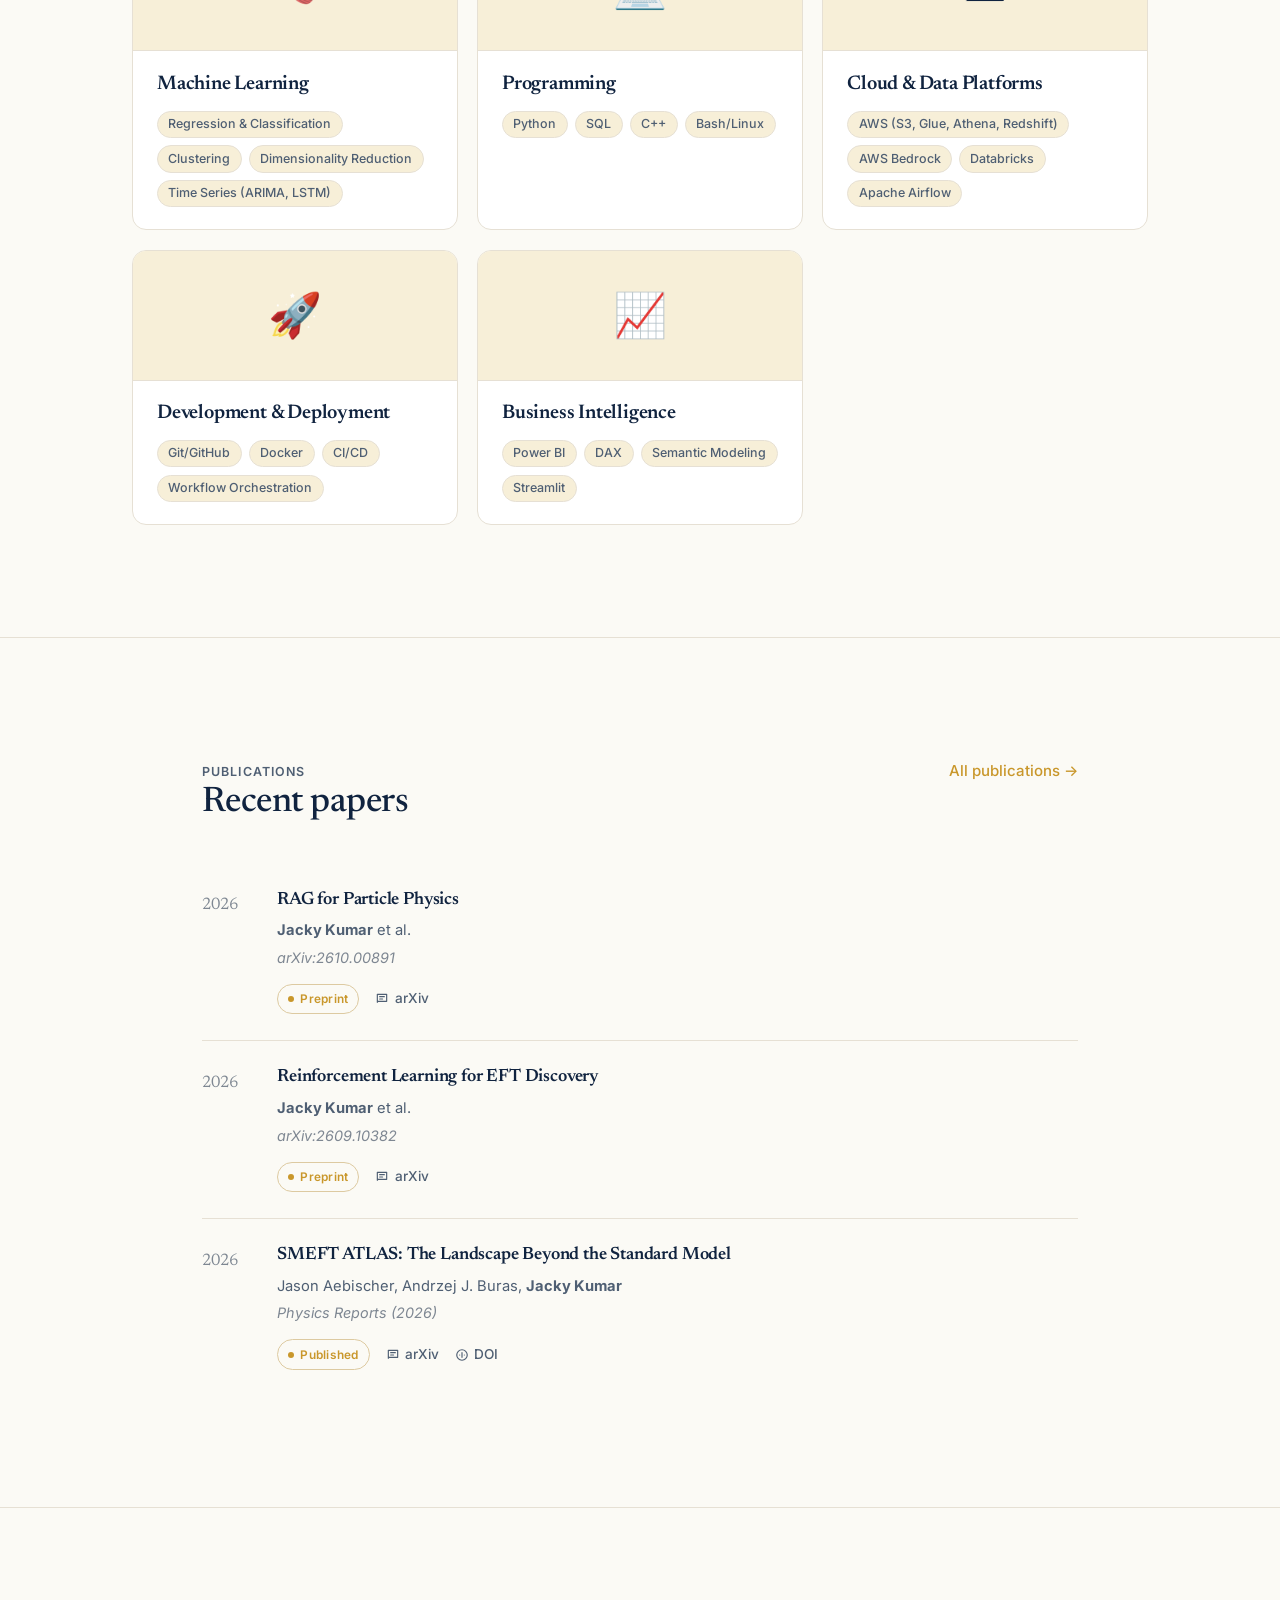
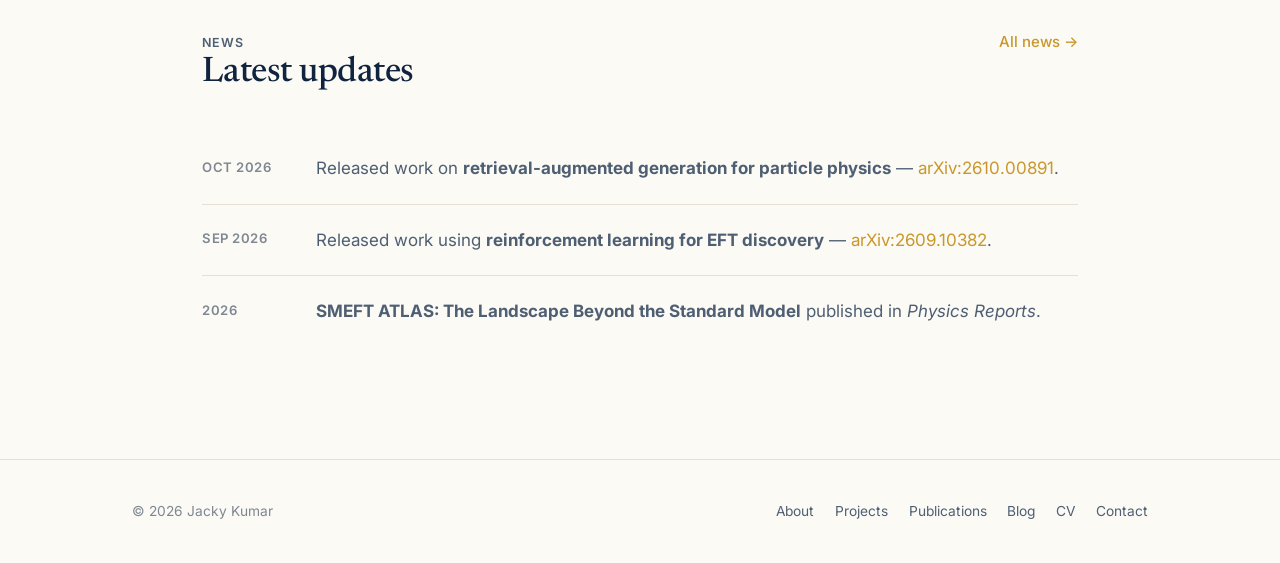
==== commit fb1b3c85: "Remove brand link from navigation Removed brand link for Jacky Kumar from navigation." ====
--- a/index.html
+++ b/index.html
@@ -140,13 +140,6 @@
       aria-label="Primary"
     >
 
-      <a
-        class="brand"
-        href="index.html"
-      >
-        Jacky Kumar
-      </a>
-
 
 <ul class="nav-links" id="nav-links">
 
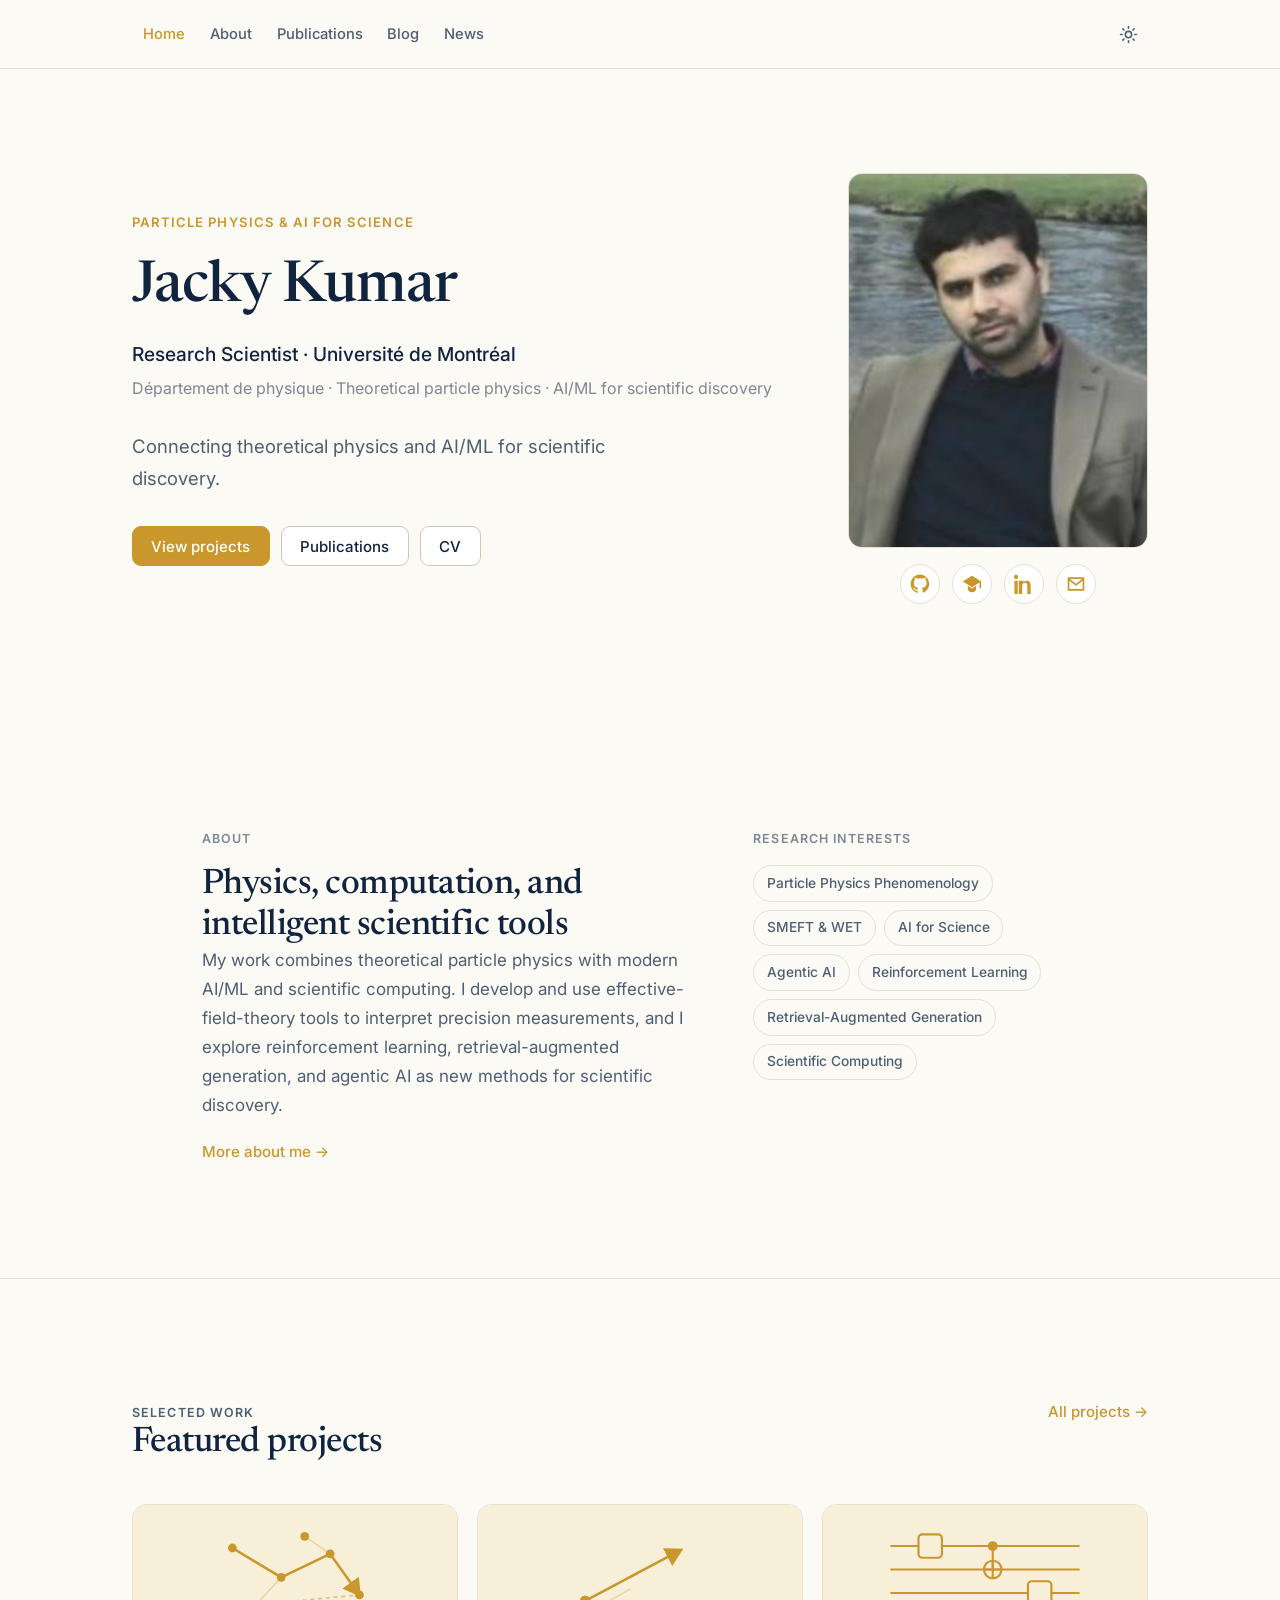
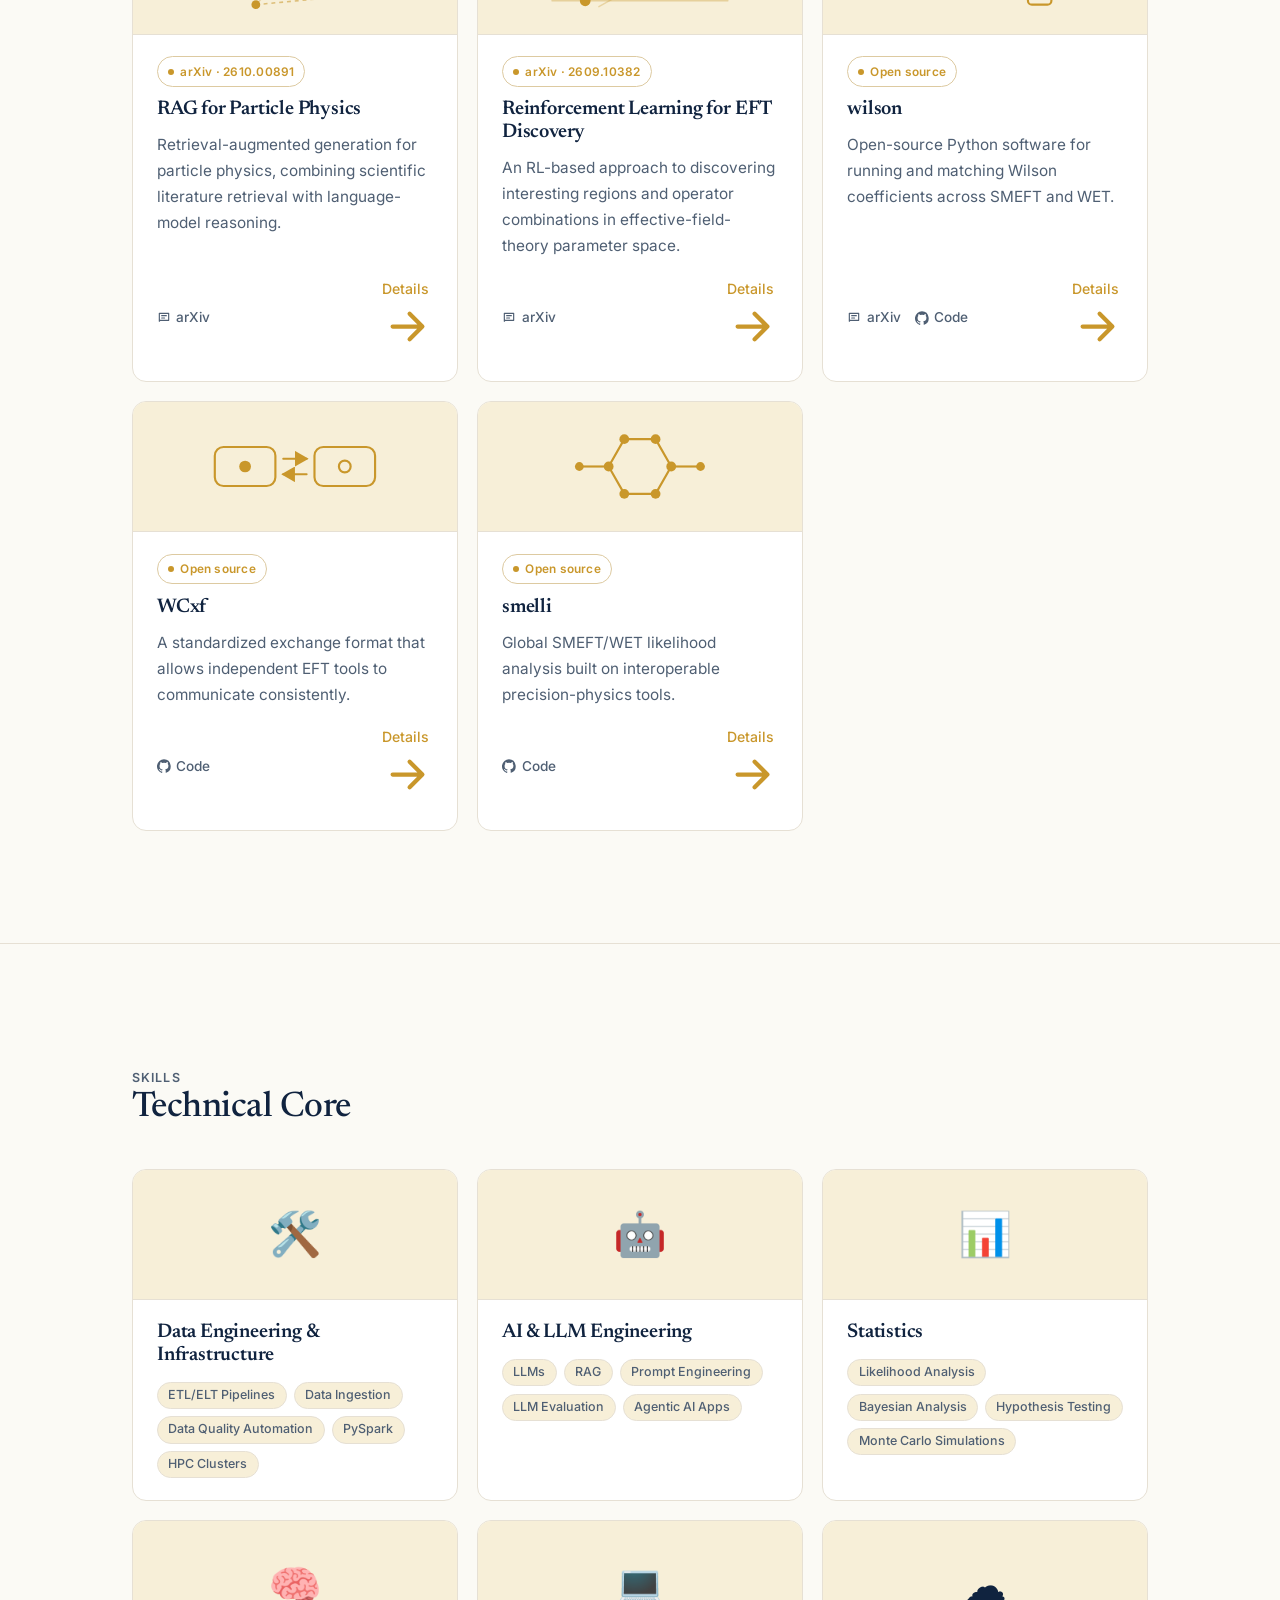
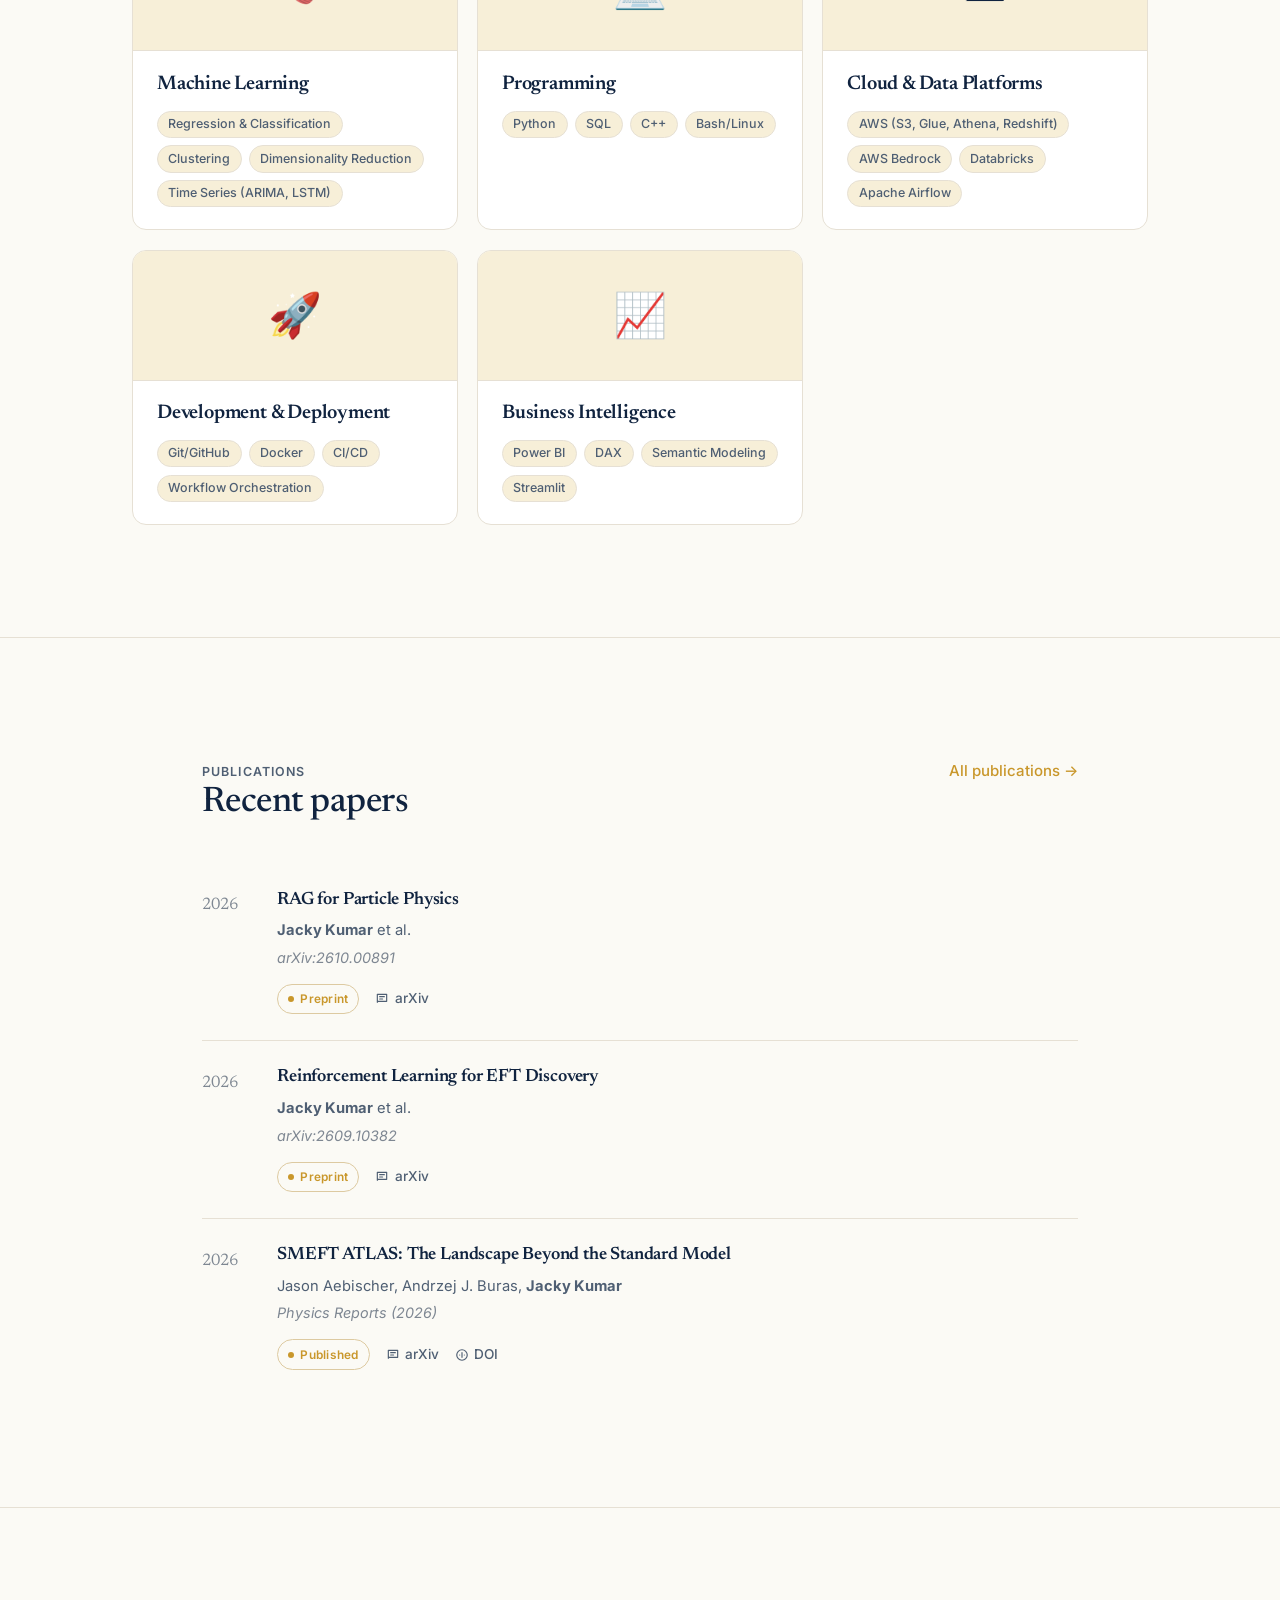
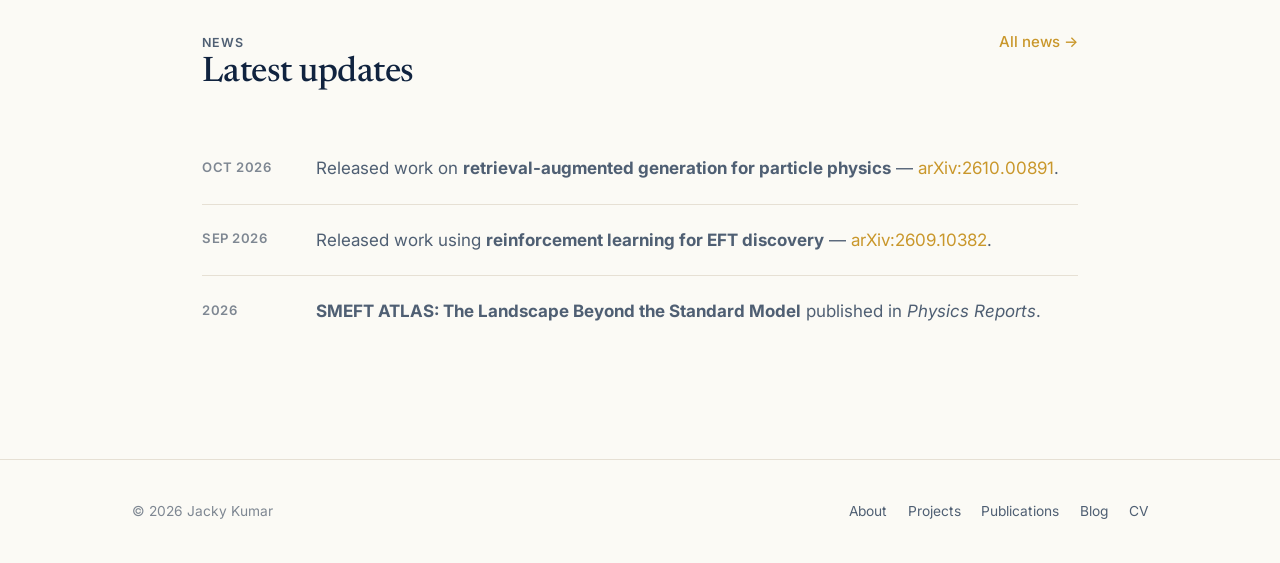
==== commit be6c5f1e: "Update index.html" ====
--- a/index.html
+++ b/index.html
@@ -894,9 +894,7 @@
           CV
         </a>
 
-        <a href="contact.html">
-          Contact
-        </a>
+      
 
       </nav>
 
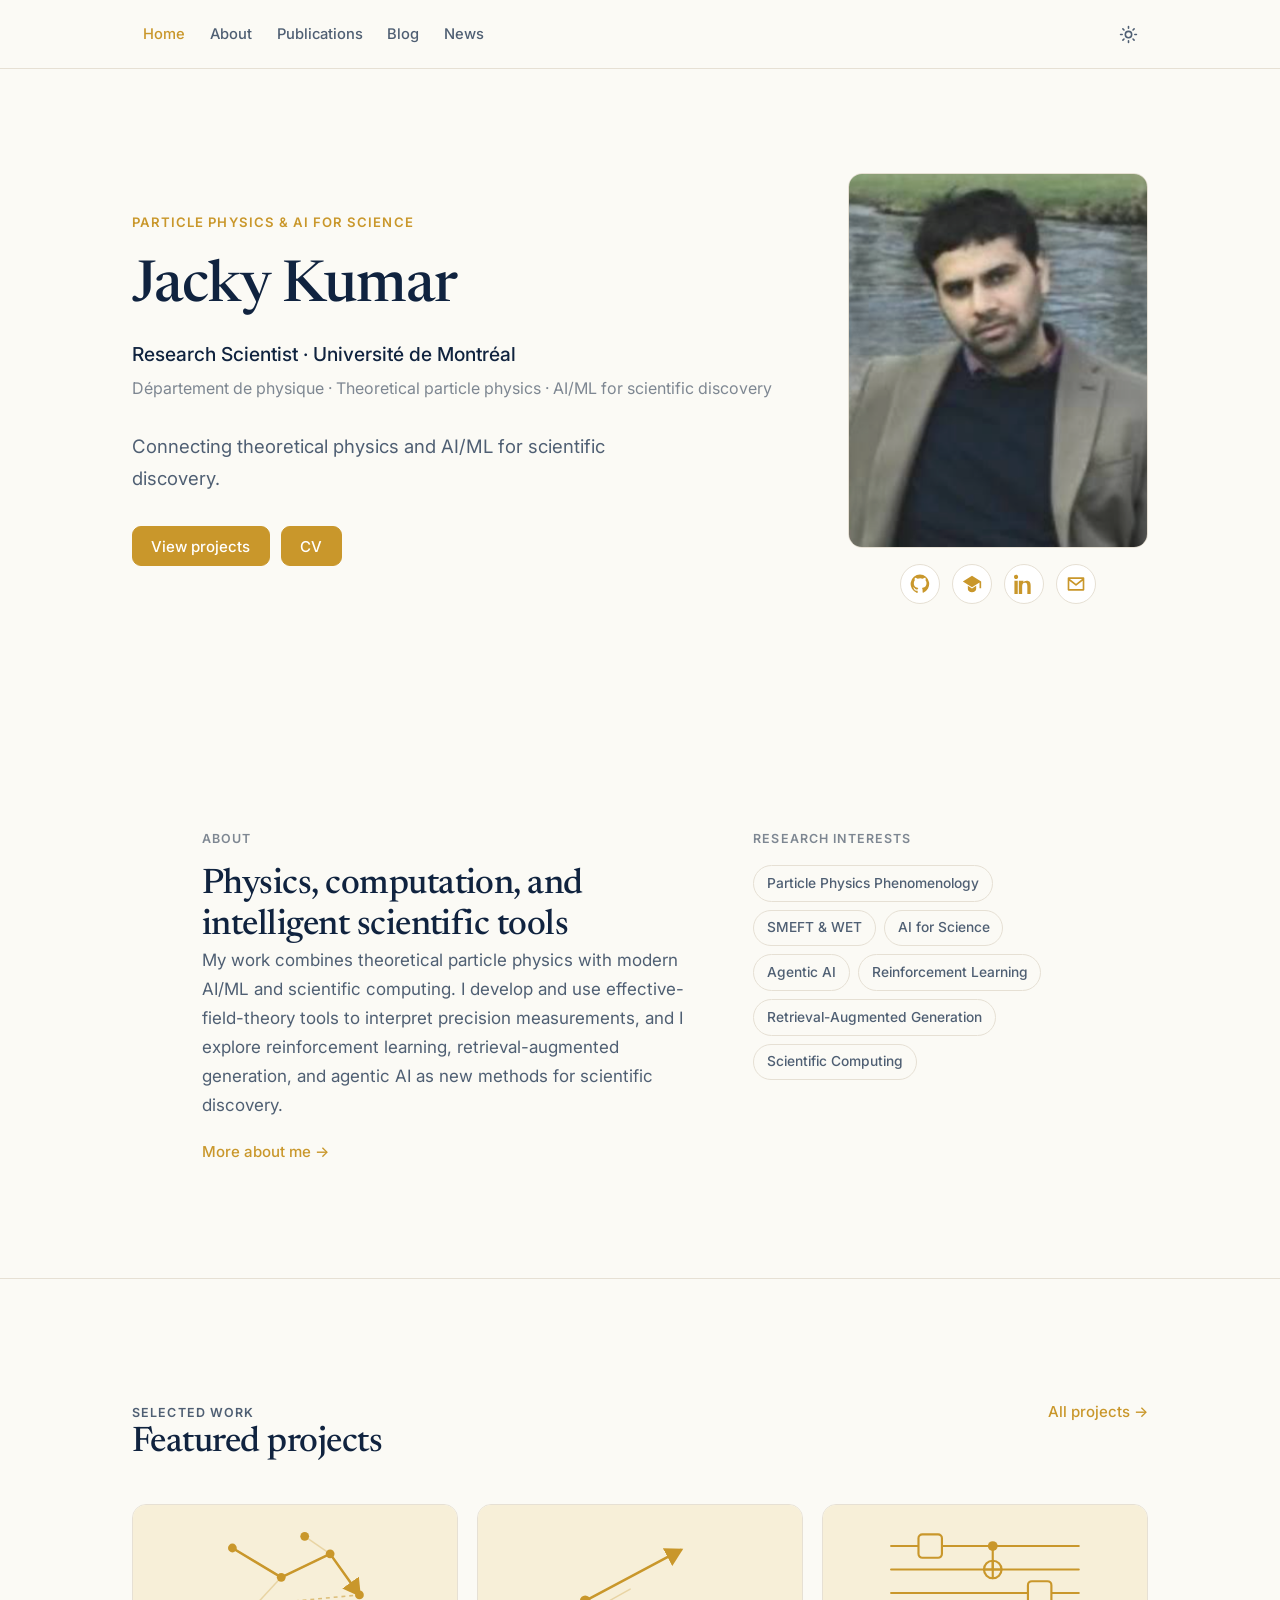
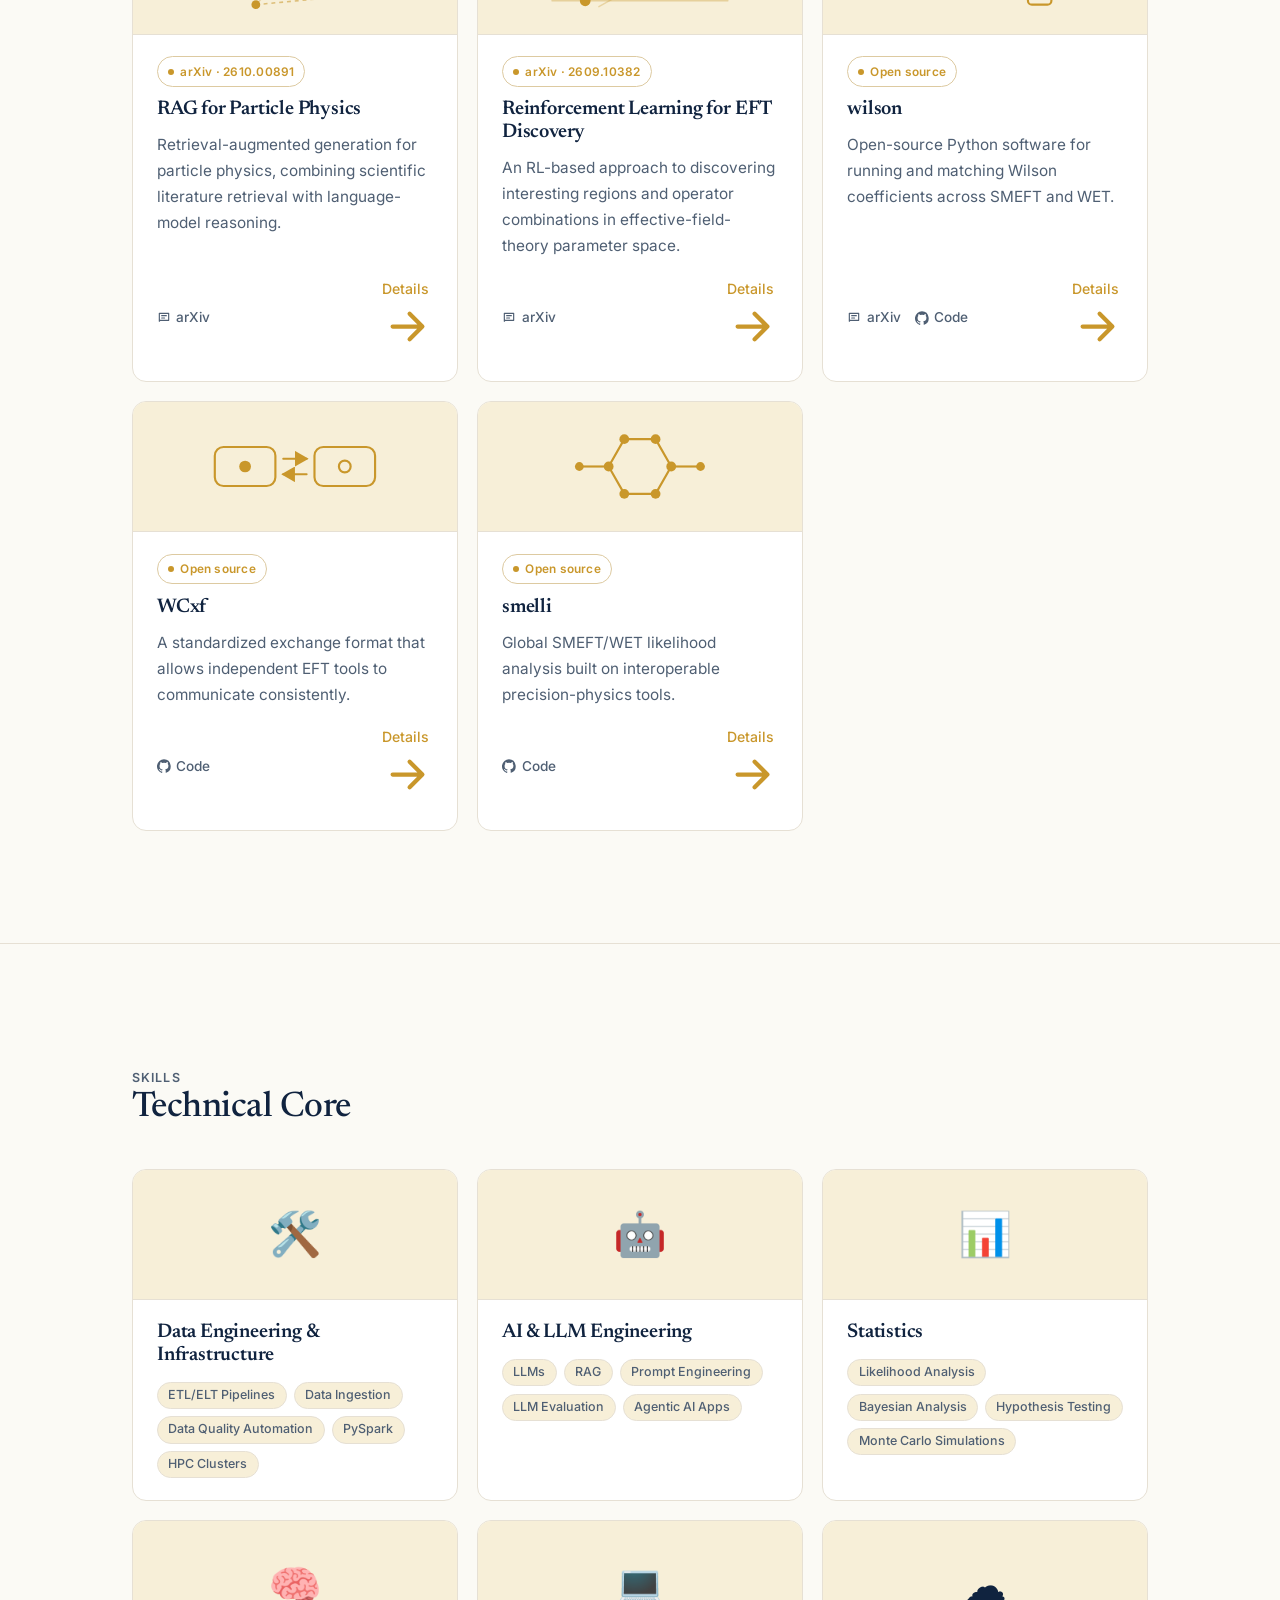
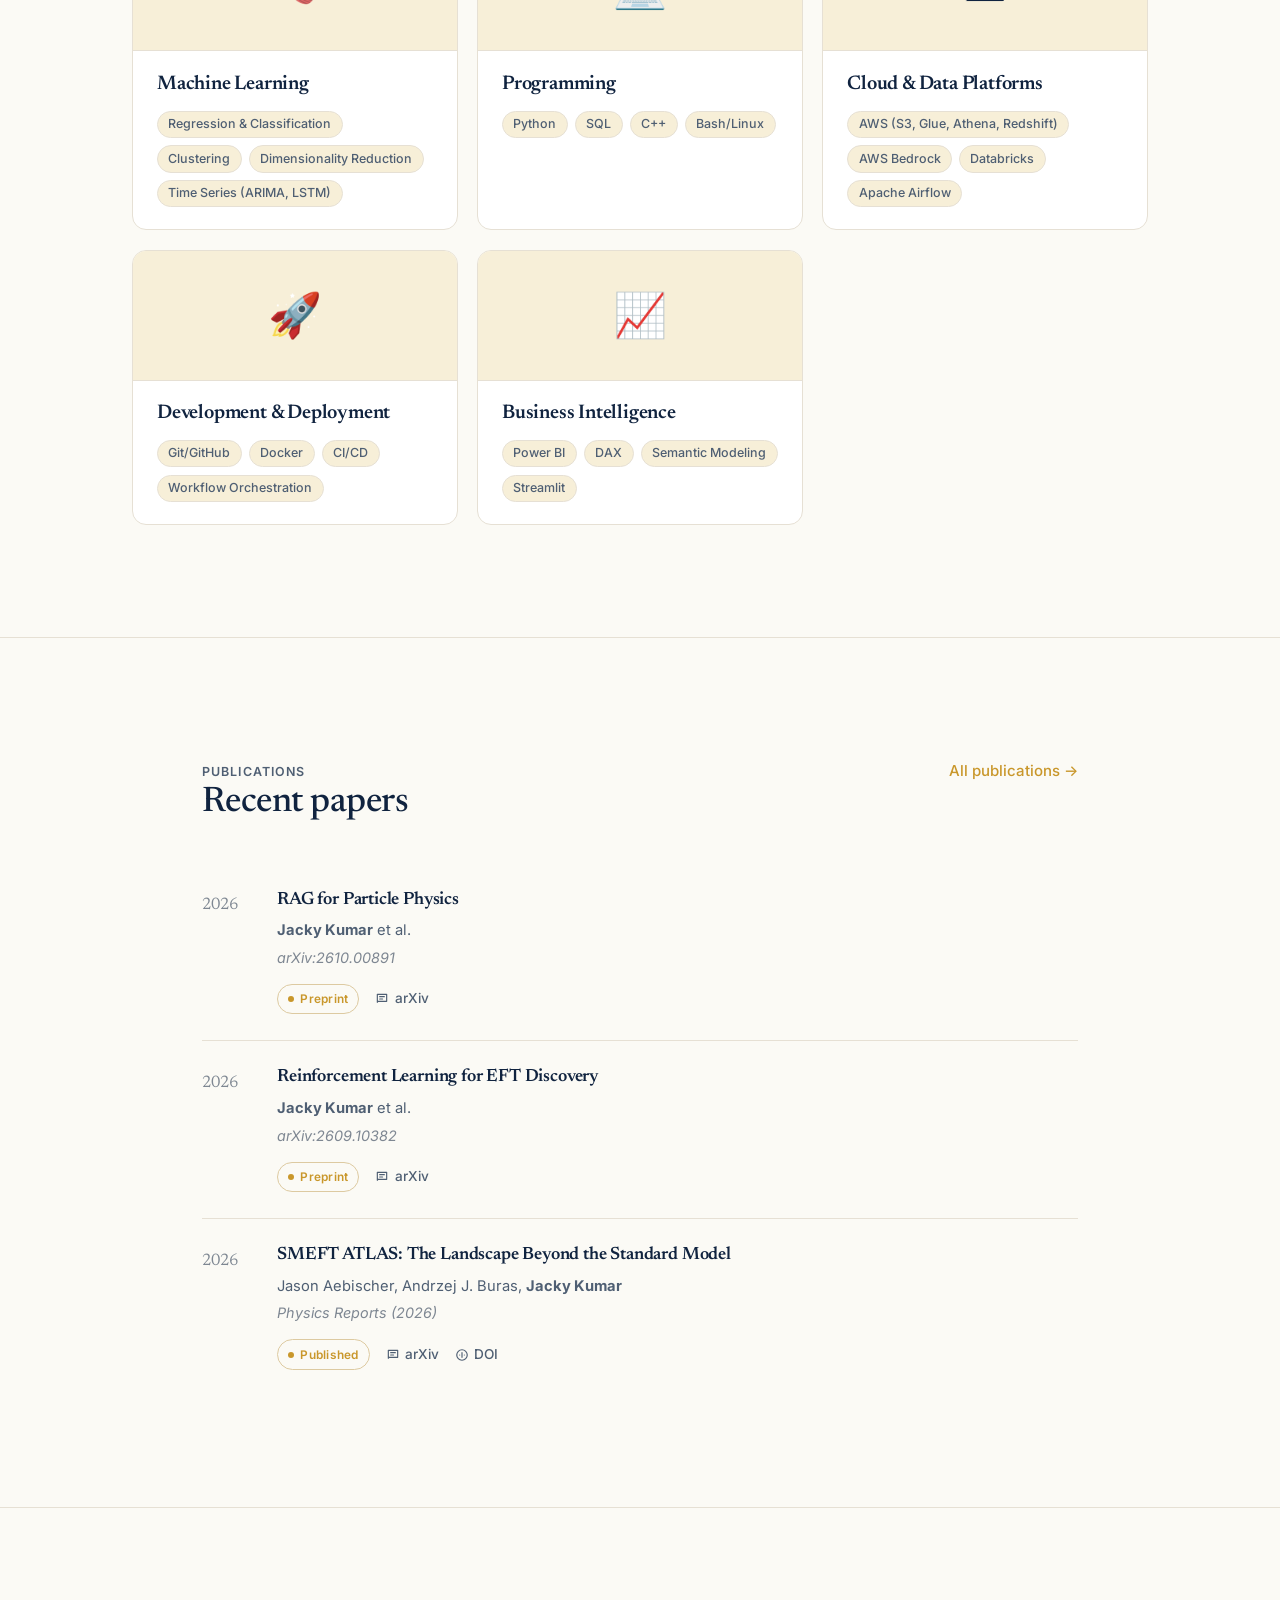
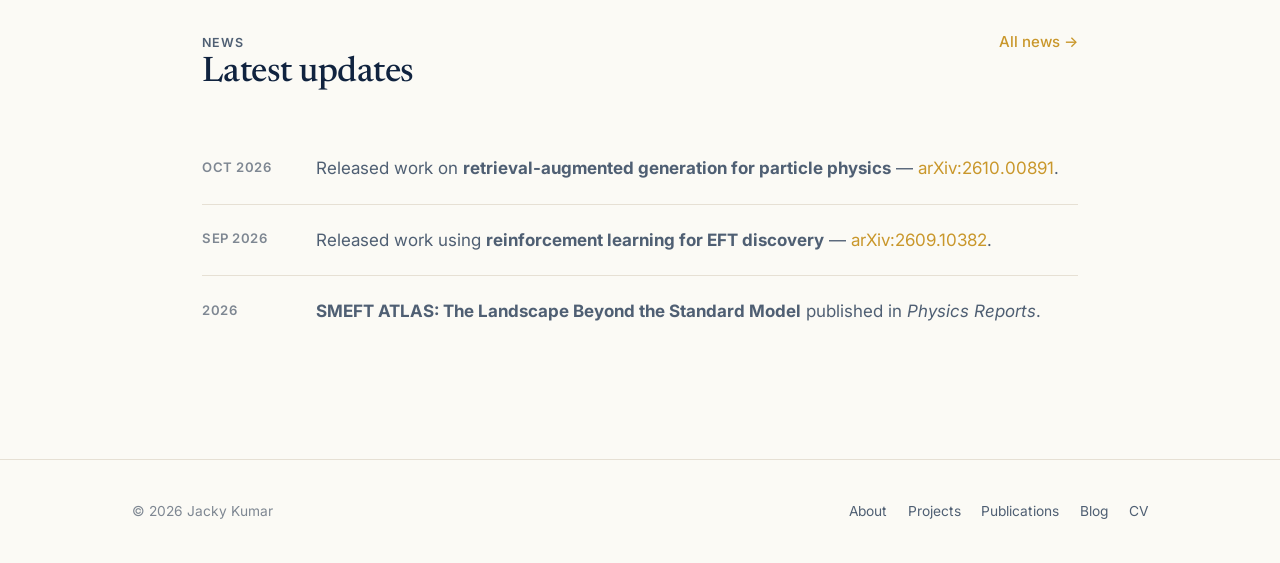
==== commit 3218b1b3: "Remove Publications link and update CV button Removed Publications link and updated CV button class." ====
--- a/index.html
+++ b/index.html
@@ -323,15 +323,7 @@
 
 
               <a
-                class="btn"
-                href="publications.html"
-              >
-                Publications
-              </a>
-
-
-              <a
-                class="btn"
+                class="btn btn--primary"
                 href="cv.html"
               >
                 CV
@@ -375,7 +367,7 @@
 
 
   <!-- Google Scholar -->
-  <a href="YOUR_GOOGLE_SCHOLAR_URL"
+  <a href="https://scholar.google.com/citations?user=omFqpvAAAAAJ&hl=en"
      target="_blank"
      rel="noopener"
      class="profile-social-icon"
@@ -389,7 +381,7 @@
 
 
   <!-- LinkedIn -->
-  <a href="YOUR_LINKEDIN_URL"
+  <a href="https://www.linkedin.com/in/jacky-kumar-phd-408b2237/"
      target="_blank"
      rel="noopener"
      class="profile-social-icon"
@@ -403,7 +395,7 @@
 
 
   <!-- Email -->
-  <a href="mailto:YOUR_EMAIL"
+  <a href="mailto:singlajacky@gmail.com"
      class="profile-social-icon"
      aria-label="Email"
      title="Email">
